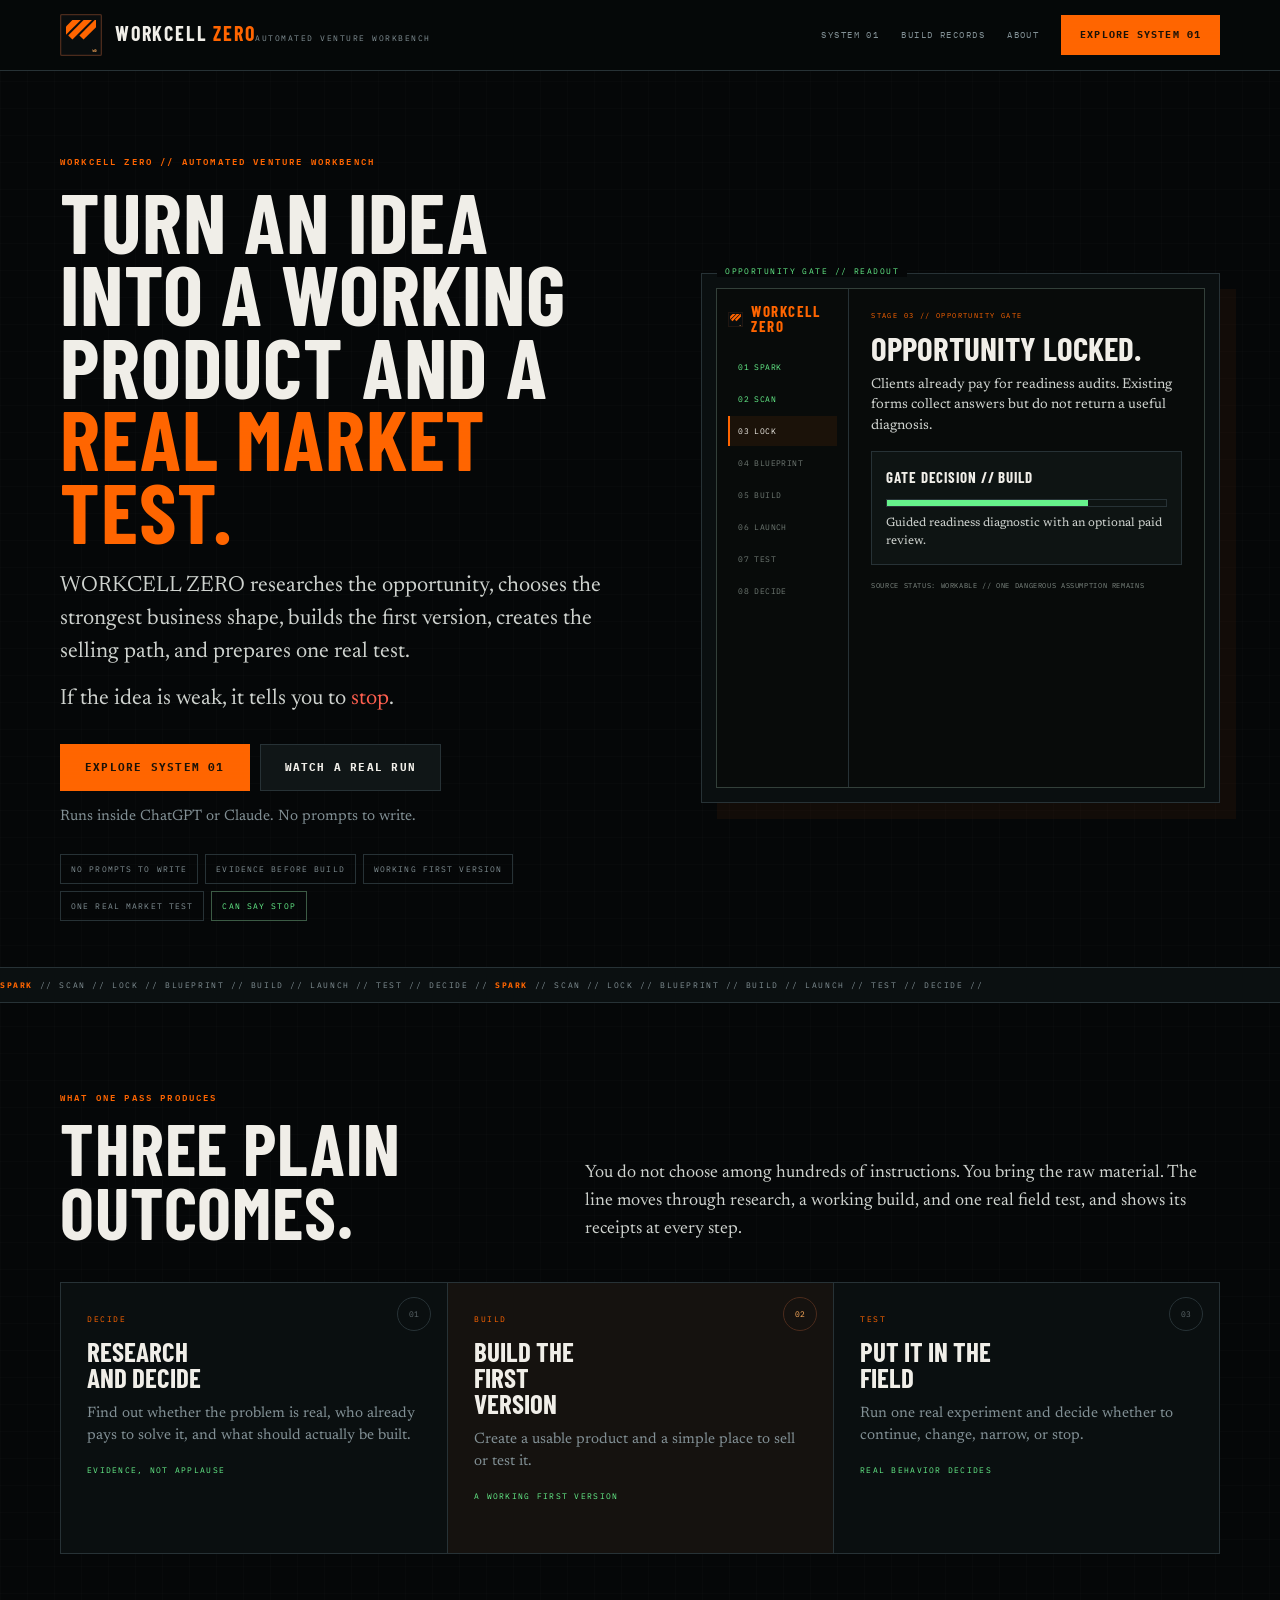
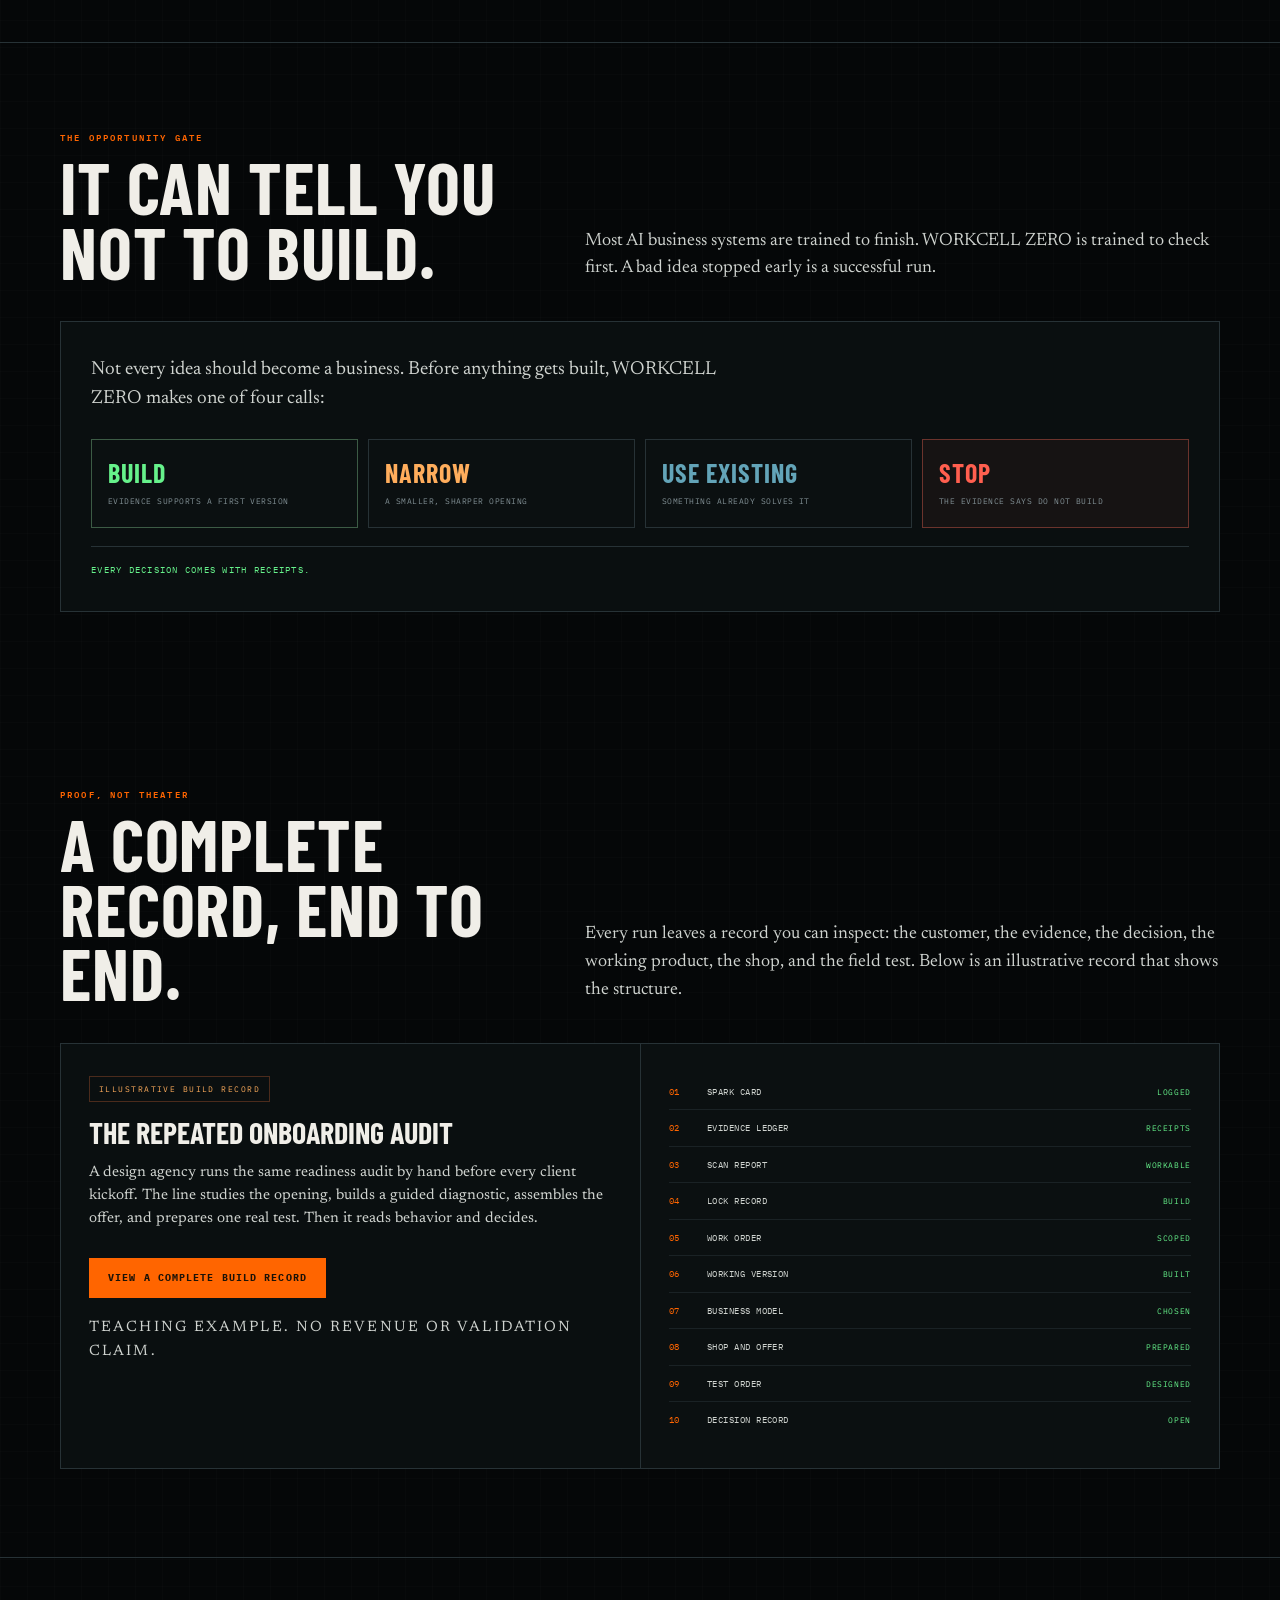
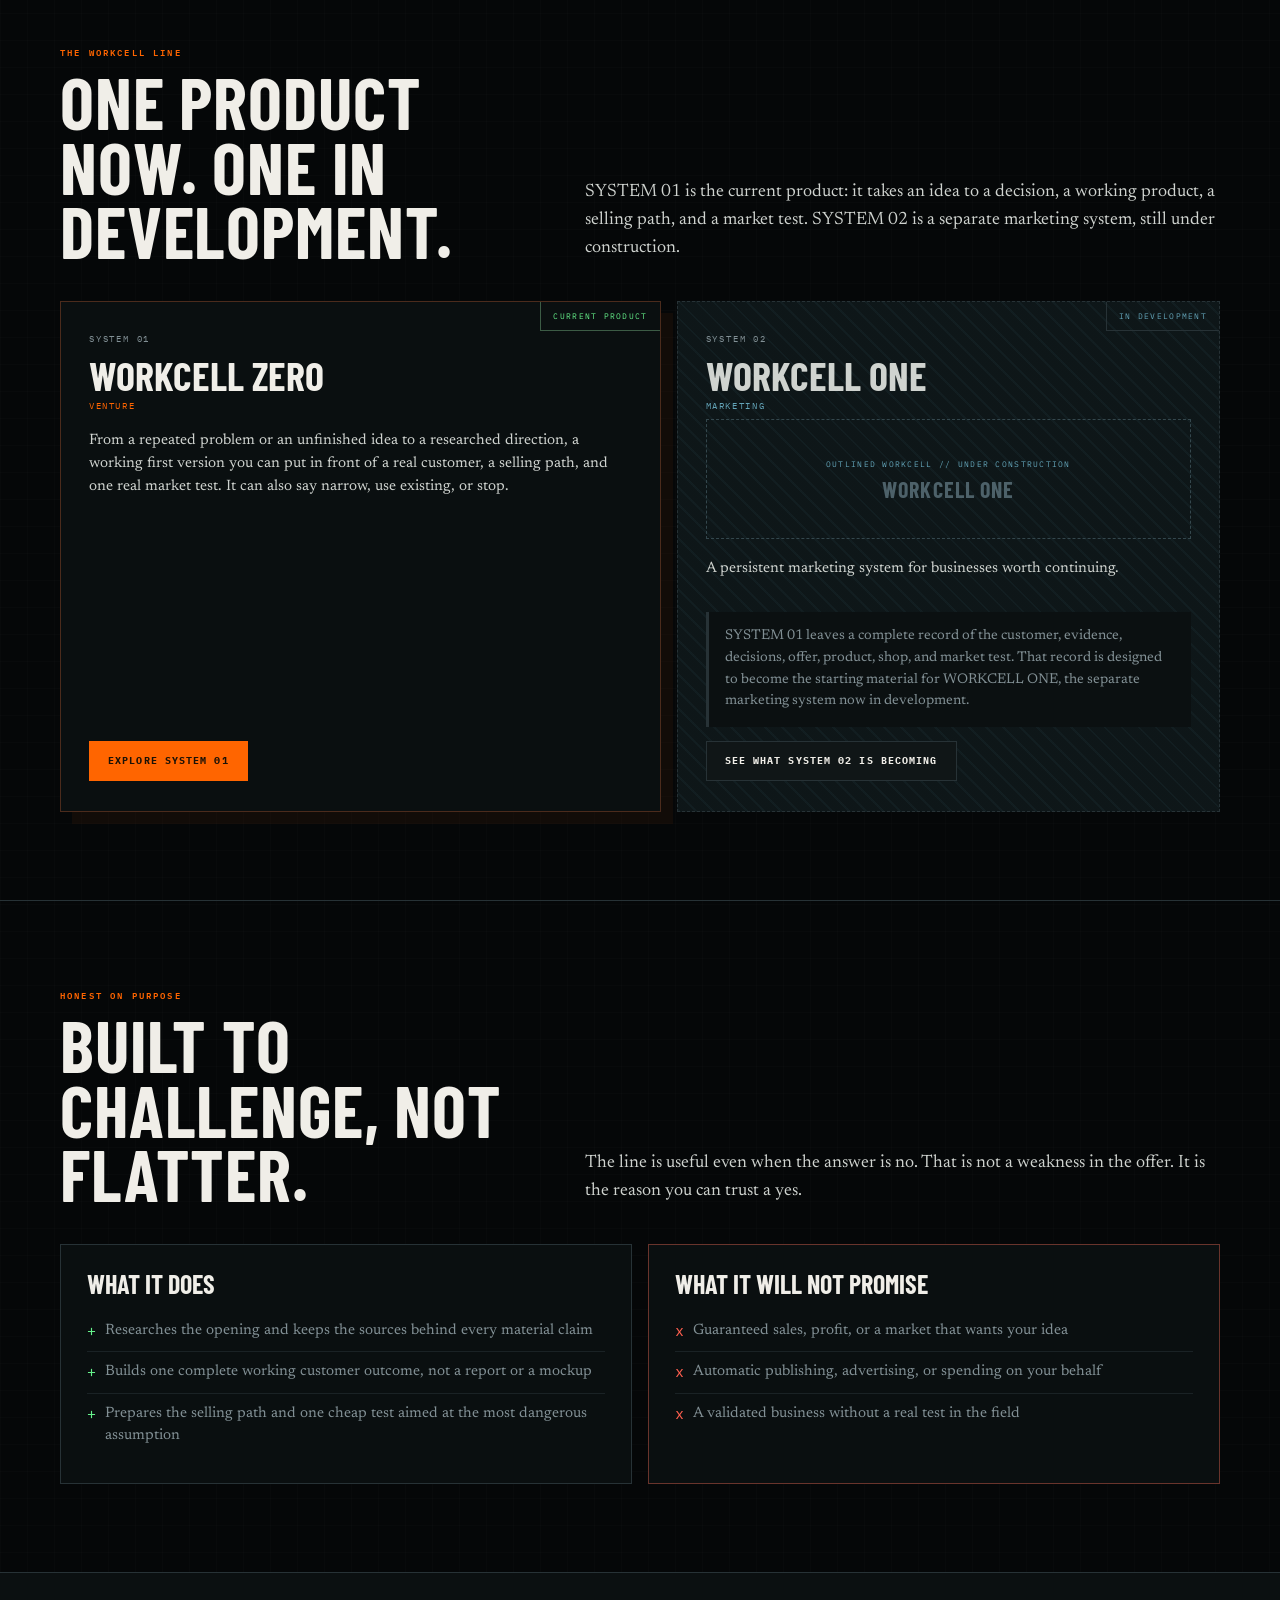
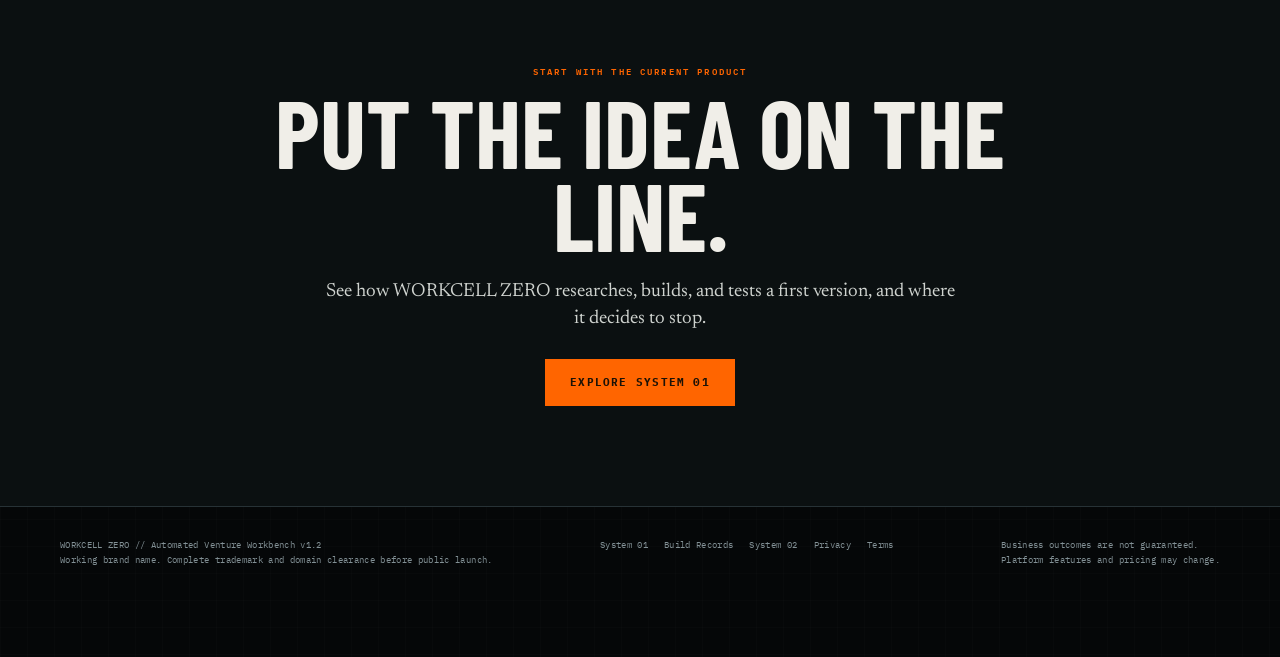
==== index.html @ b7ca4ccd "WORKCELL ZERO website: brand homepage + product pages Restructure into a simple brand homepage plus " ====
<!doctype html>
<html lang="en">
<head>
<meta charset="utf-8">
<meta name="viewport" content="width=device-width,initial-scale=1">
<title>WORKCELL ZERO // Turn an idea into a working product and a real test</title>
<meta name="description" content="WORKCELL ZERO takes an idea or a repeated problem and turns it into a researched business direction, a working first product, a selling path, and one real market test. If the idea is weak, it tells you to stop.">
<link rel="canonical" href="index.html">
<meta property="og:type" content="website">
<meta property="og:title" content="WORKCELL ZERO // Turn an idea into a working product and a real test">
<meta property="og:description" content="Research and decide, build the first version, and put it in the field. WORKCELL ZERO can also tell you not to build.">
<meta property="og:image" content="assets/og-placeholder.svg">
<meta name="twitter:card" content="summary_large_image">
<link rel="icon" href="assets/favicon.svg" type="image/svg+xml">
<link rel="icon" href="assets/favicon.png" sizes="128x128">
<link rel="stylesheet" href="assets/fonts.css">
<link rel="stylesheet" href="assets/css/site.css">
<script src="config.js"></script>
<script src="preview-config.js"></script>
</head>
<body>
<a class="skip" href="#main">Skip to content</a>

<header class="top">
  <div class="wrap top-in">
    <a class="brand" href="index.html" aria-label="WORKCELL ZERO home">
      <img class="mark" src="assets/workcell-zero-mark.svg" alt="" width="42" height="42">
      <span><span class="b1">WORKCELL <em>ZERO</em></span><span class="b2">Automated Venture Workbench</span></span>
    </a>
    <button class="navtoggle" aria-expanded="false" aria-controls="nav">Menu</button>
    <nav class="nav" id="nav" aria-label="Primary">
      <a class="link" href="system-01.html">System 01</a>
      <a class="link" href="build-records.html">Build Records</a>
      <a class="link" href="#about">About</a>
      <a class="btn hot" href="system-01.html">Explore System 01</a>
    </nav>
  </div>
</header>

<main id="main">

  <!-- 1. HERO -->
  <section class="wrap hero">
    <div class="hero-grid">
      <div>
        <div class="eyebrow">WORKCELL ZERO // Automated Venture Workbench</div>
        <h1>Turn an idea into a working product and a <span>real market test.</span></h1>
        <p class="lede">WORKCELL ZERO researches the opportunity, chooses the strongest business shape, builds the first version, creates the selling path, and prepares one real test.</p>
        <p class="lede" style="margin-top:14px">If the idea is weak, it tells you to <span class="stop">stop</span>.</p>
        <div class="actions">
          <a class="btn hot large" href="system-01.html">Explore System 01</a>
          <a class="btn large" href="system-01.html#demonstration">Watch a real run</a>
        </div>
        <p class="subline">Runs inside ChatGPT or Claude. No prompts to write.</p>
        <div class="chips">
          <span>No prompts to write</span>
          <span>Evidence before build</span>
          <span>Working first version</span>
          <span>One real market test</span>
          <span class="ok">Can say stop</span>
        </div>
      </div>
      <div class="readout" data-tag="OPPORTUNITY GATE // READOUT">
        <div class="screen">
          <div class="screen-rail">
            <div class="screen-logo"><img class="screen-mark" src="assets/workcell-zero-mark.svg" alt="" width="15" height="15">WORKCELL ZERO</div>
            <div class="mini-step done">01 SPARK</div>
            <div class="mini-step done">02 SCAN</div>
            <div class="mini-step live">03 LOCK</div>
            <div class="mini-step">04 BLUEPRINT</div>
            <div class="mini-step">05 BUILD</div>
            <div class="mini-step">06 LAUNCH</div>
            <div class="mini-step">07 TEST</div>
            <div class="mini-step">08 DECIDE</div>
          </div>
          <div class="screen-main">
            <div class="screen-tag">STAGE 03 // OPPORTUNITY GATE</div>
            <h3>Opportunity locked.</h3>
            <p>Clients already pay for readiness audits. Existing forms collect answers but do not return a useful diagnosis.</p>
            <div class="screen-card">
              <strong>Gate decision // BUILD</strong>
              <div class="signal" aria-hidden="true"></div>
              <p style="font-size:12px">Guided readiness diagnostic with an optional paid review.</p>
            </div>
            <div class="screen-foot">Source status: workable // one dangerous assumption remains</div>
          </div>
        </div>
      </div>
    </div>
  </section>

  <div class="rail" aria-hidden="true"><div class="rail-track">
    <b>SPARK</b> // SCAN // LOCK // BLUEPRINT // BUILD // LAUNCH // TEST // DECIDE //
    <b>SPARK</b> // SCAN // LOCK // BLUEPRINT // BUILD // LAUNCH // TEST // DECIDE //
  </div></div>

  <!-- 2. THREE OUTCOMES: DECIDE, BUILD, TEST -->
  <section class="wrap section">
    <div class="section-head">
      <div>
        <div class="eyebrow">What one pass produces</div>
        <h2>Three plain outcomes.</h2>
      </div>
      <div class="section-copy">You do not choose among hundreds of instructions. You bring the raw material. The line moves through research, a working build, and one real field test, and shows its receipts at every step.</div>
    </div>
    <div class="outcomes">
      <article class="outcome">
        <span class="stamp">01</span>
        <div class="step">Decide</div>
        <h3>Research and decide</h3>
        <p>Find out whether the problem is real, who already pays to solve it, and what should actually be built.</p>
        <span class="verb">Evidence, not applause</span>
      </article>
      <article class="outcome accent">
        <span class="stamp">02</span>
        <div class="step">Build</div>
        <h3>Build the first version</h3>
        <p>Create a usable product and a simple place to sell or test it.</p>
        <span class="verb">A working first version</span>
      </article>
      <article class="outcome">
        <span class="stamp">03</span>
        <div class="step">Test</div>
        <h3>Put it in the field</h3>
        <p>Run one real experiment and decide whether to continue, change, narrow, or stop.</p>
        <span class="verb">Real behavior decides</span>
      </article>
    </div>
  </section>

  <hr class="divline">

  <!-- 3. OPPORTUNITY GATE -->
  <section class="wrap section">
    <div class="section-head">
      <div>
        <div class="eyebrow">The opportunity gate</div>
        <h2>It can tell you not to build.</h2>
      </div>
      <div class="section-copy">Most AI business systems are trained to finish. WORKCELL ZERO is trained to check first. A bad idea stopped early is a successful run.</div>
    </div>
    <div class="gate">
      <p class="lead">Not every idea should become a business. Before anything gets built, WORKCELL ZERO makes one of four calls:</p>
      <div class="gate-row">
        <div class="gate-cell build"><div class="g">Build</div><small>Evidence supports a first version</small></div>
        <div class="gate-cell narrow"><div class="g">Narrow</div><small>A smaller, sharper opening</small></div>
        <div class="gate-cell use"><div class="g">Use Existing</div><small>Something already solves it</small></div>
        <div class="gate-cell stop"><div class="g">Stop</div><small>The evidence says do not build</small></div>
      </div>
      <div class="receipts-note">Every decision comes with receipts.</div>
    </div>
  </section>

  <!-- 4. ONE PROOF PREVIEW -->
  <section class="wrap section">
    <div class="section-head">
      <div>
        <div class="eyebrow">Proof, not theater</div>
        <h2>A complete record, end to end.</h2>
      </div>
      <div class="section-copy">Every run leaves a record you can inspect: the customer, the evidence, the decision, the working product, the shop, and the field test. Below is an illustrative record that shows the structure.</div>
    </div>
    <div class="proof">
      <div class="proof-side">
        <span class="tape">Illustrative Build Record</span>
        <h3>The repeated onboarding audit</h3>
        <p>A design agency runs the same readiness audit by hand before every client kickoff. The line studies the opening, builds a guided diagnostic, assembles the offer, and prepares one real test. Then it reads behavior and decides.</p>
        <div class="actions">
          <a class="btn hot" href="build-records.html">View a complete Build Record</a>
        </div>
        <p class="illus">Teaching example. No revenue or validation claim.</p>
      </div>
      <div class="proof-side right">
        <ul class="recordline">
          <li><span class="rc">01</span><span class="rl">Spark Card</span><span class="rv">logged</span></li>
          <li><span class="rc">02</span><span class="rl">Evidence Ledger</span><span class="rv">receipts</span></li>
          <li><span class="rc">03</span><span class="rl">Scan Report</span><span class="rv">workable</span></li>
          <li><span class="rc">04</span><span class="rl">Lock Record</span><span class="rv">build</span></li>
          <li><span class="rc">05</span><span class="rl">Work Order</span><span class="rv">scoped</span></li>
          <li><span class="rc">06</span><span class="rl">Working Version</span><span class="rv">built</span></li>
          <li><span class="rc">07</span><span class="rl">Business Model</span><span class="rv">chosen</span></li>
          <li><span class="rc">08</span><span class="rl">Shop and Offer</span><span class="rv">prepared</span></li>
          <li><span class="rc">09</span><span class="rl">Test Order</span><span class="rv">designed</span></li>
          <li><span class="rc">10</span><span class="rl">Decision Record</span><span class="rv">open</span></li>
        </ul>
      </div>
    </div>
  </section>

  <hr class="divline">

  <!-- 5. WORKCELL PRODUCT LINE -->
  <section class="wrap section" id="line">
    <div class="section-head">
      <div>
        <div class="eyebrow">The WORKCELL line</div>
        <h2>One product now. One in development.</h2>
      </div>
      <div class="section-copy">SYSTEM 01 is the current product: it takes an idea to a decision, a working product, a selling path, and a market test. SYSTEM 02 is a separate marketing system, still under construction.</div>
    </div>
    <div class="line-grid">
      <article class="plate active">
        <div class="status">Current product</div>
        <div class="sysno">System 01</div>
        <h3>WORKCELL ZERO</h3>
        <div class="role">Venture</div>
        <p>From a repeated problem or an unfinished idea to a researched direction, a working first version you can put in front of a real customer, a selling path, and one real market test. It can also say narrow, use existing, or stop.</p>
        <div class="foot">
          <a class="btn hot" href="system-01.html">Explore System 01</a>
        </div>
      </article>
      <article class="plate blueprint">
        <div class="status">In development</div>
        <div class="sysno">System 02</div>
        <h3>WORKCELL ONE</h3>
        <div class="role">Marketing</div>
        <div class="blueprint-frame" aria-hidden="true">
          <div class="grid-note">Outlined workcell // under construction</div>
          <div class="outline">WORKCELL ONE</div>
        </div>
        <p>A persistent marketing system for businesses worth continuing.</p>
        <div class="continuity">SYSTEM 01 leaves a complete record of the customer, evidence, decisions, offer, product, shop, and market test. That record is designed to become the starting material for WORKCELL ONE, the separate marketing system now in development.</div>
        <div class="foot">
          <a class="btn" href="system-02.html">See what System 02 is becoming</a>
        </div>
      </article>
    </div>
  </section>

  <hr class="divline">

  <!-- 6. SHORT TRUST BLOCK -->
  <section class="wrap section" id="about">
    <div class="section-head">
      <div>
        <div class="eyebrow">Honest on purpose</div>
        <h2>Built to challenge, not flatter.</h2>
      </div>
      <div class="section-copy">The line is useful even when the answer is no. That is not a weakness in the offer. It is the reason you can trust a yes.</div>
    </div>
    <div class="trust">
      <div class="trust-panel">
        <h3>What it does</h3>
        <ul>
          <li>Researches the opening and keeps the sources behind every material claim</li>
          <li>Builds one complete working customer outcome, not a report or a mockup</li>
          <li>Prepares the selling path and one cheap test aimed at the most dangerous assumption</li>
        </ul>
      </div>
      <div class="trust-panel red">
        <h3>What it will not promise</h3>
        <ul>
          <li>Guaranteed sales, profit, or a market that wants your idea</li>
          <li>Automatic publishing, advertising, or spending on your behalf</li>
          <li>A validated business without a real test in the field</li>
        </ul>
      </div>
    </div>
  </section>

</main>

<!-- 7. FINAL ACTION -->
<section class="final">
  <div class="wrap">
    <div class="eyebrow">Start with the current product</div>
    <h2>Put the idea on the line.</h2>
    <p>See how WORKCELL ZERO researches, builds, and tests a first version, and where it decides to stop.</p>
    <a class="btn hot large" href="system-01.html">Explore System 01</a>
  </div>
</section>

<footer class="footer">
  <div class="wrap footer-row">
    <div>WORKCELL ZERO // Automated Venture Workbench <span class="js-version">v1.2</span><br>Working brand name. Complete trademark and domain clearance before public launch.</div>
    <div class="fnav">
      <a href="system-01.html">System 01</a>
      <a href="build-records.html">Build Records</a>
      <a href="system-02.html">System 02</a>
      <a href="privacy.html">Privacy</a>
      <a href="terms.html">Terms</a>
    </div>
    <div>Business outcomes are not guaranteed.<br>Platform features and pricing may change.</div>
  </div>
</footer>

<script src="assets/js/site.js" defer></script>
</body>
</html>
---- assets/fonts.css ----
/* WORKCELL local brand fonts. Latin subset. Self hosted, no remote requests. */
@font-face{font-family:'Barlow Condensed';font-style:normal;font-weight:600;font-display:swap;src:url('fonts/barlow-condensed-600.woff2') format('woff2');unicode-range:U+0000-00FF,U+0131,U+0152-0153,U+02BB-02BC,U+02C6,U+02DA,U+02DC,U+0304,U+0308,U+0329,U+2000-206F,U+20AC,U+2122,U+2191,U+2193,U+2212,U+2215,U+FEFF,U+FFFD;}
@font-face{font-family:'Barlow Condensed';font-style:normal;font-weight:700;font-display:swap;src:url('fonts/barlow-condensed-700.woff2') format('woff2');unicode-range:U+0000-00FF,U+0131,U+0152-0153,U+02BB-02BC,U+02C6,U+02DA,U+02DC,U+0304,U+0308,U+0329,U+2000-206F,U+20AC,U+2122,U+2191,U+2193,U+2212,U+2215,U+FEFF,U+FFFD;}
@font-face{font-family:'IBM Plex Mono';font-style:normal;font-weight:400;font-display:swap;src:url('fonts/ibm-plex-mono-400.woff2') format('woff2');unicode-range:U+0000-00FF,U+0131,U+0152-0153,U+02BB-02BC,U+02C6,U+02DA,U+02DC,U+0304,U+0308,U+0329,U+2000-206F,U+20AC,U+2122,U+2191,U+2193,U+2212,U+2215,U+FEFF,U+FFFD;}
@font-face{font-family:'IBM Plex Mono';font-style:normal;font-weight:500;font-display:swap;src:url('fonts/ibm-plex-mono-500.woff2') format('woff2');unicode-range:U+0000-00FF,U+0131,U+0152-0153,U+02BB-02BC,U+02C6,U+02DA,U+02DC,U+0304,U+0308,U+0329,U+2000-206F,U+20AC,U+2122,U+2191,U+2193,U+2212,U+2215,U+FEFF,U+FFFD;}
@font-face{font-family:'IBM Plex Mono';font-style:normal;font-weight:600;font-display:swap;src:url('fonts/ibm-plex-mono-600.woff2') format('woff2');unicode-range:U+0000-00FF,U+0131,U+0152-0153,U+02BB-02BC,U+02C6,U+02DA,U+02DC,U+0304,U+0308,U+0329,U+2000-206F,U+20AC,U+2122,U+2191,U+2193,U+2212,U+2215,U+FEFF,U+FFFD;}
@font-face{font-family:'IBM Plex Mono';font-style:normal;font-weight:700;font-display:swap;src:url('fonts/ibm-plex-mono-700.woff2') format('woff2');unicode-range:U+0000-00FF,U+0131,U+0152-0153,U+02BB-02BC,U+02C6,U+02DA,U+02DC,U+0304,U+0308,U+0329,U+2000-206F,U+20AC,U+2122,U+2191,U+2193,U+2212,U+2215,U+FEFF,U+FFFD;}
@font-face{font-family:'Newsreader';font-style:normal;font-weight:400;font-display:swap;src:url('fonts/newsreader-400.woff2') format('woff2');unicode-range:U+0000-00FF,U+0131,U+0152-0153,U+02BB-02BC,U+02C6,U+02DA,U+02DC,U+0304,U+0308,U+0329,U+2000-206F,U+20AC,U+2122,U+2191,U+2193,U+2212,U+2215,U+FEFF,U+FFFD;}
@font-face{font-family:'Newsreader';font-style:normal;font-weight:600;font-display:swap;src:url('fonts/newsreader-600.woff2') format('woff2');unicode-range:U+0000-00FF,U+0131,U+0152-0153,U+02BB-02BC,U+02C6,U+02DA,U+02DC,U+0304,U+0308,U+0329,U+2000-206F,U+20AC,U+2122,U+2191,U+2193,U+2212,U+2215,U+FEFF,U+FFFD;}
---- assets/css/site.css ----
/* ============================================================================
   WORKCELL ZERO // shared site stylesheet
   Industrial venture workbench identity. Void black, signal orange, phosphor
   green, stop red, paper white. Serif headlines, compressed utility labels,
   work orders, inspection marks, production rails, diagnostic readouts.
   ============================================================================ */

:root{
  --void:#050708;
  --coal:#0b1011;
  --panel:#101617;
  --panel2:#0a0f10;
  --line:#273236;
  --line2:#1a2225;
  --ink:#f0eee8;
  --paper:#cfd3cf;
  --muted:#829095;
  --faint:#5c676a;
  --amber:#ff6500;
  --amber2:#ffad5c;
  --green:#66f28b;
  --red:#ff5f4f;
  --blue:#63a4b8;
  --edge:#4b2b1c;
  --max:1160px;
  --gut:36px;
}

*{box-sizing:border-box}
html{scroll-behavior:smooth;background:var(--void);-webkit-text-size-adjust:100%}
body{
  margin:0;
  overflow-x:hidden;
  color:var(--ink);
  font-family:'IBM Plex Mono',ui-monospace,SFMono-Regular,Menlo,monospace;
  background-color:var(--void);
  background-image:
    linear-gradient(rgba(255,255,255,.012) 1px,transparent 1px),
    linear-gradient(90deg,rgba(255,255,255,.012) 1px,transparent 1px);
  background-size:27px 27px,27px 27px;
  line-height:1.5;
}
/* faint horizontal scanline plate, part of the tactile surface */
body::before{
  content:"";position:fixed;inset:0;pointer-events:none;z-index:200;
  background:repeating-linear-gradient(0deg,rgba(255,255,255,.014),rgba(255,255,255,.014) 1px,transparent 1px,transparent 4px);
  opacity:.20;
}

a{color:inherit;text-decoration:none}
button{font:inherit;cursor:pointer;color:inherit}
img,svg{max-width:100%}
h1,h2,h3,h4{margin:0}
p{margin:0}
ul{margin:0}

.wrap{width:min(var(--max),calc(100% - var(--gut)));margin-inline:auto}

/* ---- Typography roles ------------------------------------------------- */
.display{font-family:'Barlow Condensed','Arial Narrow',sans-serif;text-transform:uppercase;letter-spacing:.012em;line-height:.9;font-weight:700}
.util{font-family:'IBM Plex Mono',monospace;text-transform:uppercase;letter-spacing:.16em}
.editorial{font-family:'Newsreader',Georgia,serif}

.eyebrow{color:var(--amber);font-size:9px;letter-spacing:.24em;text-transform:uppercase;font-weight:600}
.kicker{color:var(--green);font-size:9px;letter-spacing:.2em;text-transform:uppercase}

/* ---- Accessibility ---------------------------------------------------- */
:focus-visible{outline:2px solid var(--amber);outline-offset:2px}
.skip{position:absolute;left:-9999px;top:0;z-index:300;background:var(--amber);color:#160d05;padding:10px 16px;font-size:11px;letter-spacing:.1em;text-transform:uppercase;font-weight:700}
.skip:focus{left:12px;top:12px}
.sr-only{position:absolute;width:1px;height:1px;padding:0;margin:-1px;overflow:hidden;clip:rect(0,0,0,0);white-space:nowrap;border:0}

/* ---- Buttons ---------------------------------------------------------- */
.btn{
  display:inline-flex;align-items:center;justify-content:center;gap:10px;
  border:1px solid var(--line);background:var(--panel);color:var(--ink);
  padding:14px 18px;text-transform:uppercase;letter-spacing:.11em;
  font-size:10px;font-weight:700;line-height:1;transition:border-color .12s,color .12s,background .12s}
.btn:hover{border-color:var(--amber);color:var(--amber2)}
.btn.hot{background:var(--amber);border-color:var(--amber);color:#1b1207}
.btn.hot:hover{background:var(--amber2);border-color:var(--amber2);color:#1b1207}
.btn.large{padding:17px 24px;font-size:11px}
.btn.block{width:100%}
.btn .tick{opacity:.7;border-left:1px solid currentColor;padding-left:10px}
.btn.is-disabled{cursor:not-allowed;opacity:1;border-style:dashed;border-color:var(--faint);background:var(--panel2);color:var(--muted)}
.btn.is-disabled:hover{border-color:var(--faint);color:var(--muted)}

/* ---- Top bar / navigation -------------------------------------------- */
.top{position:sticky;top:0;z-index:80;border-bottom:1px solid var(--line);background:rgba(6,9,9,.94);backdrop-filter:blur(8px)}
.top-in{display:flex;align-items:center;justify-content:space-between;height:70px}
.brand{display:flex;align-items:center;gap:13px}
.brand .mark{width:42px;height:42px;flex:0 0 42px;display:block}
.brand .b1{font:700 20px/1 'Barlow Condensed','Arial Narrow',sans-serif;letter-spacing:.09em}
.brand .b1 em{font-style:normal;color:var(--amber)}
.brand .b2{font-size:7.5px;color:var(--muted);letter-spacing:.2em;margin-top:3px;text-transform:uppercase}
.nav{display:flex;align-items:center;gap:22px}
.nav a.link{font-size:9px;letter-spacing:.16em;text-transform:uppercase;color:var(--muted)}
.nav a.link:hover,.nav a.link[aria-current="page"]{color:var(--amber2)}
.nav a.link[aria-current="page"]{color:var(--ink)}
.navtoggle{display:none;border:1px solid var(--line);background:var(--panel);padding:9px 11px;font-size:9px;letter-spacing:.14em;text-transform:uppercase}

/* ---- Production rail ticker ------------------------------------------- */
.rail{border-top:1px solid var(--line);border-bottom:1px solid var(--line);background:var(--coal);overflow:hidden}
.rail-track{white-space:nowrap;padding:11px 0;color:var(--muted);font-size:8px;letter-spacing:.2em;animation:marquee 30s linear infinite;text-transform:uppercase}
.rail-track b{color:var(--amber)}
@keyframes marquee{to{transform:translateX(-50%)}}

/* ---- Section scaffolding --------------------------------------------- */
.section{padding:88px 0}
.section.tight{padding:60px 0}
.section-head{display:grid;grid-template-columns:.85fr 1.15fr;gap:56px;align-items:end;margin-bottom:38px}
.section-head h2{font-family:'Barlow Condensed','Arial Narrow',sans-serif;text-transform:uppercase;letter-spacing:.012em;line-height:.9;font-weight:700;font-size:clamp(42px,5.6vw,72px);margin-top:10px;overflow-wrap:anywhere}
.section-copy{font-family:'Newsreader',Georgia,serif;font-size:18px;line-height:1.55;color:var(--paper)}
.section-copy b{color:var(--ink);font-weight:600}
.divline{height:1px;background:var(--line);border:0;margin:0}

/* ---- Hero ------------------------------------------------------------- */
.hero{padding:84px 0 46px}
.hero-grid{display:grid;grid-template-columns:minmax(0,1.06fr) minmax(340px,.94fr);gap:56px;align-items:center}
.hero h1{font-family:'Barlow Condensed','Arial Narrow',sans-serif;text-transform:uppercase;font-weight:700;letter-spacing:.01em;font-size:clamp(50px,6.6vw,92px);line-height:.86;margin:16px 0 22px}
.hero h1 span{color:var(--amber)}
.lede{font-family:'Newsreader',Georgia,serif;font-size:clamp(18px,2vw,22px);line-height:1.5;color:var(--paper);max-width:620px}
.lede .stop{color:var(--red)}
.actions{display:flex;gap:10px;flex-wrap:wrap;margin-top:28px}
.subline{font-family:'Newsreader',Georgia,serif;font-size:15px;color:var(--muted);margin-top:15px}
.chips{display:flex;gap:7px;flex-wrap:wrap;margin-top:26px}
.chips span{border:1px solid var(--line);padding:8px 10px;font-size:8px;text-transform:uppercase;letter-spacing:.14em;color:var(--muted)}
.chips span.ok{border-color:#3c5b45;color:var(--green)}

/* ---- Diagnostic readout panel (hero right) ---------------------------- */
.readout{border:1px solid var(--line);background:var(--panel2);padding:14px;box-shadow:16px 16px 0 rgba(255,101,0,.05);position:relative}
.readout::before{content:attr(data-tag);position:absolute;left:15px;top:-9px;background:var(--void);padding:0 8px;color:var(--green);font-size:8px;letter-spacing:.18em;text-transform:uppercase}
.screen{border:1px solid #33403a;background:#080b0a;min-height:500px;display:grid;grid-template-columns:132px 1fr}
.screen-rail{border-right:1px solid var(--line);padding:15px 11px}
.screen-logo{display:flex;align-items:center;gap:8px;color:var(--amber);font:700 15px/1 'Barlow Condensed','Arial Narrow',sans-serif;letter-spacing:.1em;margin-bottom:18px}
.screen-mark{width:15px;height:15px;flex:0 0 15px}
.mini-step{border-left:2px solid transparent;padding:9px 8px;margin:2px 0;color:#6f7973;font-size:8px;letter-spacing:.05em}
.mini-step.live{border-left-color:var(--amber);background:rgba(255,101,0,.08);color:var(--ink)}
.mini-step.done{color:var(--green)}
.screen-main{padding:22px}
.screen-tag{font-size:7px;color:var(--amber);letter-spacing:.2em;text-transform:uppercase}
.screen-main h3{font:700 33px/.92 'Barlow Condensed','Arial Narrow',sans-serif;text-transform:uppercase;margin:11px 0 12px}
.screen-main p{font-family:'Newsreader',Georgia,serif;font-size:14px;line-height:1.45;color:var(--paper)}
.screen-card{border:1px solid var(--line);padding:14px;margin-top:15px;background:#0e1413}
.screen-card strong{display:block;font-family:'Barlow Condensed','Arial Narrow',sans-serif;text-transform:uppercase;letter-spacing:.06em;font-size:15px}
.signal{height:8px;border:1px solid var(--line);margin:11px 0 8px;background:linear-gradient(90deg,var(--green) 72%,transparent 72%)}
.screen-foot{font-size:7px;color:#7f8983;margin-top:16px;letter-spacing:.09em;text-transform:uppercase}

/* ---- Outcome rail (three plain-language outcomes, asymmetric) --------- */
.outcomes{display:grid;grid-template-columns:repeat(3,1fr);gap:0;border:1px solid var(--line);background:var(--panel2)}
.outcome{padding:30px 26px;border-left:1px solid var(--line);position:relative;min-height:270px}
.outcome:first-child{border-left:0}
.outcome .stamp{position:absolute;right:16px;top:14px;width:34px;height:34px;border:1px solid var(--line);color:var(--faint);font-size:8px;display:grid;place-items:center;letter-spacing:.06em;border-radius:50%}
.outcome .step{color:var(--amber);font-size:8px;letter-spacing:.2em;text-transform:uppercase}
.outcome h3{font:700 27px/.96 'Barlow Condensed','Arial Narrow',sans-serif;text-transform:uppercase;margin:14px 0 12px;max-width:11ch}
.outcome p{font-family:'Newsreader',Georgia,serif;font-size:15px;line-height:1.5;color:var(--muted)}
.outcome.accent{background:rgba(255,101,0,.045)}
.outcome.accent .stamp{border-color:var(--edge);color:var(--amber2)}
.outcome .verb{display:inline-block;margin-top:16px;font-size:8px;letter-spacing:.16em;color:var(--green);text-transform:uppercase}

/* ---- Opportunity gate ------------------------------------------------- */
.gate{border:1px solid var(--line);background:var(--panel2);padding:34px 30px}
.gate .lead{font-family:'Newsreader',Georgia,serif;font-size:19px;line-height:1.5;color:var(--paper);max-width:640px}
.gate-row{display:grid;grid-template-columns:repeat(4,1fr);gap:10px;margin:26px 0 18px}
.gate-cell{border:1px solid var(--line);padding:20px 16px;background:var(--coal);position:relative}
.gate-cell .g{font:700 26px/1 'Barlow Condensed','Arial Narrow',sans-serif;text-transform:uppercase;letter-spacing:.04em}
.gate-cell small{display:block;margin-top:9px;font-size:8px;letter-spacing:.06em;color:var(--muted);text-transform:uppercase}
.gate-cell.build{border-color:#3c5b45}.gate-cell.build .g{color:var(--green)}
.gate-cell.narrow .g{color:var(--amber2)}
.gate-cell.use .g{color:var(--blue)}
.gate-cell.stop{border-color:#6b332c;background:rgba(255,95,79,.05)}.gate-cell.stop .g{color:var(--red)}
.receipts-note{font-family:'IBM Plex Mono',monospace;font-size:9px;letter-spacing:.14em;text-transform:uppercase;color:var(--green);border-top:1px solid var(--line);padding-top:16px}

/* ---- Proof preview (illustrative build record) ----------------------- */
.proof{display:grid;grid-template-columns:1fr 1fr;gap:0;border:1px solid var(--line);background:var(--panel2)}
.proof-side{padding:30px 28px}
.proof-side.right{border-left:1px solid var(--line);background:var(--coal)}
.tape{display:inline-block;font-size:8px;letter-spacing:.18em;text-transform:uppercase;color:var(--amber2);border:1px solid var(--edge);padding:6px 9px;margin-bottom:16px}
.proof-side h3{font:700 30px/.96 'Barlow Condensed','Arial Narrow',sans-serif;text-transform:uppercase;margin:0 0 14px}
.proof-side p{font-family:'Newsreader',Georgia,serif;font-size:15px;line-height:1.55;color:var(--paper)}
.recordline{list-style:none;padding:0;margin:0}
.recordline li{display:grid;grid-template-columns:26px 1fr auto;gap:12px;padding:11px 0;border-top:1px solid var(--line2);align-items:baseline;font-size:11px}
.recordline li:first-child{border-top:0}
.recordline .rc{color:var(--amber);font-size:9px}
.recordline .rl{color:var(--paper);text-transform:uppercase;letter-spacing:.05em;font-size:9px}
.recordline .rv{color:var(--green);font-size:8px;letter-spacing:.08em;text-transform:uppercase}
.illus{font-size:8px;letter-spacing:.14em;text-transform:uppercase;color:var(--faint);margin-top:18px}

/* ---- Product line ----------------------------------------------------- */
.line-grid{display:grid;grid-template-columns:1.05fr .95fr;gap:16px}
.plate{border:1px solid var(--line);background:var(--panel2);padding:30px 28px;position:relative;display:flex;flex-direction:column}
.plate .status{position:absolute;right:0;top:0;font-size:8px;letter-spacing:.16em;text-transform:uppercase;padding:8px 12px;border-left:1px solid var(--line);border-bottom:1px solid var(--line)}
.plate.active{border-color:var(--edge);box-shadow:12px 12px 0 rgba(255,101,0,.05)}
.plate.active .status{color:var(--green);border-color:#3c5b45}
.plate .sysno{font-size:9px;letter-spacing:.2em;color:var(--muted);text-transform:uppercase}
.plate h3{font:700 40px/.9 'Barlow Condensed','Arial Narrow',sans-serif;text-transform:uppercase;margin:12px 0 6px}
.plate .role{color:var(--amber);font-size:9px;letter-spacing:.18em;text-transform:uppercase}
.plate p{font-family:'Newsreader',Georgia,serif;font-size:15px;line-height:1.55;color:var(--paper);margin:16px 0}
.plate .foot{margin-top:auto;padding-top:14px}

/* Blueprint / under-construction plate for SYSTEM 02 */
.plate.blueprint{
  background:
    linear-gradient(rgba(99,164,184,.05),rgba(99,164,184,.05)),
    repeating-linear-gradient(45deg,rgba(99,164,184,.05) 0 2px,transparent 2px 12px),
    var(--panel2);
  border-color:var(--line);border-style:dashed;
}
.plate.blueprint .status{color:var(--blue);border-color:var(--line)}
.plate.blueprint h3{color:var(--paper)}
.plate.blueprint .role{color:var(--blue)}
.blueprint-frame{border:1px dashed #34474d;padding:16px;margin:6px 0 2px;position:relative;min-height:120px;display:grid;place-content:center;text-align:center}
.blueprint-frame .grid-note{font-size:8px;letter-spacing:.16em;text-transform:uppercase;color:var(--blue)}
.blueprint-frame .outline{font:700 22px/1 'Barlow Condensed','Arial Narrow',sans-serif;text-transform:uppercase;color:#4d6169;letter-spacing:.05em;margin-top:8px}
.continuity{border-left:3px solid var(--line);padding:14px 16px;margin-top:16px;background:var(--coal);font-family:'Newsreader',Georgia,serif;font-size:14px;line-height:1.55;color:var(--muted)}

/* ---- Trust block ------------------------------------------------------ */
.trust{display:grid;grid-template-columns:1fr 1fr;gap:16px}
.trust-panel{border:1px solid var(--line);padding:26px;background:var(--panel2)}
.trust-panel h3{font:700 26px/1 'Barlow Condensed','Arial Narrow',sans-serif;text-transform:uppercase;margin:0 0 14px}
.trust-panel ul{list-style:none;padding:0;margin:0}
.trust-panel li{font-family:'Newsreader',Georgia,serif;font-size:15px;line-height:1.5;color:var(--muted);padding:9px 0;border-top:1px solid var(--line2);padding-left:18px;position:relative}
.trust-panel li:first-child{border-top:0}
.trust-panel li::before{content:"+";position:absolute;left:0;color:var(--green);font-family:'IBM Plex Mono',monospace}
.trust-panel.red{border-color:#69342c}
.trust-panel.red li::before{content:"x";color:var(--red)}

/* ---- Final CTA -------------------------------------------------------- */
.final{padding:92px 0 100px;text-align:center;border-top:1px solid var(--line);background:var(--coal)}
.final h2{font:700 clamp(50px,7.5vw,96px)/.86 'Barlow Condensed','Arial Narrow',sans-serif;text-transform:uppercase;margin:12px auto 22px;max-width:900px}
.final p{font-family:'Newsreader',Georgia,serif;font-size:19px;line-height:1.45;color:var(--paper);max-width:640px;margin:0 auto 26px}

/* ---- Footer ----------------------------------------------------------- */
.footer{border-top:1px solid var(--line);padding:30px 0 90px;color:var(--muted);font-size:8.5px;line-height:1.8}
.footer-row{display:flex;justify-content:space-between;gap:22px;flex-wrap:wrap;letter-spacing:.04em}
.footer a{color:var(--muted)}.footer a:hover{color:var(--amber2)}
.footer .fnav{display:flex;gap:16px;flex-wrap:wrap}

/* ============================================================================
   SYSTEM 01 specific components
   ============================================================================ */

/* Price card (single Operator, founding hypothesis) */
.pricebox{display:grid;grid-template-columns:1.15fr .85fr;gap:16px;align-items:start}
.price-card{border:1px solid var(--amber);background:var(--coal);padding:30px 28px;box-shadow:14px 14px 0 rgba(255,101,0,.06);position:relative}
.price-card .flag{position:absolute;right:0;top:0;color:var(--amber);font-size:8px;letter-spacing:.16em;text-transform:uppercase;padding:8px 12px;border-left:1px solid var(--edge);border-bottom:1px solid var(--edge)}
.price-card h3{font:700 30px/1 'Barlow Condensed','Arial Narrow',sans-serif;text-transform:uppercase;margin:16px 0 4px}
.price-card .hyp{font-size:8px;letter-spacing:.16em;text-transform:uppercase;color:var(--amber2)}
.price-amt{display:flex;align-items:baseline;gap:12px;margin:8px 0 2px}
.price-amt .amt{font:700 66px/1 'Barlow Condensed','Arial Narrow',sans-serif;color:var(--amber2)}
.price-amt .per{font-size:8px;letter-spacing:.12em;text-transform:uppercase;color:var(--muted)}
.price-card ul{list-style:none;padding:0;margin:20px 0}
.price-card li{font-family:'Newsreader',Georgia,serif;font-size:14px;line-height:1.4;color:var(--paper);padding:9px 0;border-top:1px solid var(--line2);padding-left:20px;position:relative}
.price-card li::before{content:"+";position:absolute;left:0;color:var(--green);font-family:'IBM Plex Mono',monospace}
.price-aside{border:1px solid var(--line);background:var(--panel2);padding:24px}
.price-aside h4{font:700 20px/1 'Barlow Condensed','Arial Narrow',sans-serif;text-transform:uppercase;margin:0 0 12px}
.price-aside p{font-family:'Newsreader',Georgia,serif;font-size:14px;line-height:1.5;color:var(--muted);margin:0 0 12px}
.preview-tag{display:inline-flex;align-items:center;gap:8px;font-size:8px;letter-spacing:.16em;text-transform:uppercase;color:var(--muted);border:1px dashed var(--faint);padding:8px 10px;margin-top:6px}
.preview-tag::before{content:"";width:7px;height:7px;background:var(--red);display:inline-block;border-radius:50%}

/* Labeled slots (recording, founder, public record, changelog) */
.slot{border:1px dashed var(--faint);background:var(--panel2);padding:28px;text-align:center;position:relative}
.slot::before{content:attr(data-label);position:absolute;left:16px;top:-9px;background:var(--void);padding:0 8px;color:var(--muted);font-size:8px;letter-spacing:.16em;text-transform:uppercase}
.slot .icon{width:46px;height:46px;border:1px solid var(--line);display:grid;place-items:center;margin:0 auto 14px;color:var(--faint);font-size:10px;letter-spacing:.1em}
.slot h3{font:700 24px/1 'Barlow Condensed','Arial Narrow',sans-serif;text-transform:uppercase;margin:0 0 8px}
.slot p{font-family:'Newsreader',Georgia,serif;font-size:14px;line-height:1.5;color:var(--muted);max-width:520px;margin:0 auto}
.slot .status{display:inline-block;margin-top:14px;font-size:8px;letter-spacing:.16em;text-transform:uppercase;color:var(--amber2);border:1px solid var(--edge);padding:6px 10px}

/* Interactive sample run */
.sample{border:1px solid var(--line);background:var(--coal);display:grid;grid-template-columns:300px 1fr;min-height:540px}
.sample-in{padding:24px;border-right:1px solid var(--line)}
.sample-in label{font-size:8px;letter-spacing:.16em;color:var(--muted);text-transform:uppercase}
.sample-in textarea{width:100%;min-height:132px;margin-top:9px;background:#080b0a;border:1px solid var(--line);color:var(--ink);padding:12px;resize:vertical;line-height:1.5;font-family:'Newsreader',Georgia,serif;font-size:15px}
.presets{display:grid;gap:7px;margin-top:12px}
.presets button{background:transparent;color:var(--muted);border:1px solid var(--line);padding:10px;text-align:left;font-size:8px;letter-spacing:.08em;text-transform:uppercase}
.presets button:hover,.presets button[aria-pressed="true"]{color:var(--amber2);border-color:var(--amber)}
.sample-out{padding:24px}
.stage-tabs{display:flex;gap:5px;flex-wrap:wrap}
.stage-tabs button{background:transparent;border:1px solid var(--line);color:var(--muted);padding:8px 9px;font-size:7px;letter-spacing:.1em}
.stage-tabs button.active{background:var(--amber);border-color:var(--amber);color:#1d1409}
.sample-report{margin-top:20px}
.sample-report .rk{color:var(--green);font-size:8px;letter-spacing:.16em;text-transform:uppercase}
.sample-report h3{font:700 34px/.95 'Barlow Condensed','Arial Narrow',sans-serif;text-transform:uppercase;margin:9px 0 12px}
.sample-report p{font-family:'Newsreader',Georgia,serif;font-size:16px;line-height:1.5;color:var(--paper)}
.receipt{border:1px dashed #4a5850;background:#090c0b;padding:15px;margin-top:15px;color:var(--green);font-size:10px;line-height:1.7;white-space:pre-wrap}
.sample-note{border-left:3px solid var(--amber);padding:10px 13px;background:rgba(255,101,0,.06);font-family:'Newsreader',Georgia,serif;font-size:13px;line-height:1.45;color:var(--muted);margin-top:15px}

/* Production line flow */
.flow{display:grid;grid-template-columns:repeat(4,1fr);gap:10px}
.flow-step{border:1px solid var(--line);padding:18px;min-height:172px;background:var(--panel2)}
.flow-step .n{font-size:8px;color:var(--amber);letter-spacing:.16em}
.flow-step h3{font:700 21px/1 'Barlow Condensed','Arial Narrow',sans-serif;text-transform:uppercase;margin:13px 0 9px}
.flow-step p{font-family:'Newsreader',Georgia,serif;font-size:13.5px;line-height:1.45;color:var(--muted)}
.railline{display:flex;align-items:center;gap:8px;flex-wrap:wrap;margin-bottom:20px;font:700 15px/1 'Barlow Condensed','Arial Narrow',sans-serif;letter-spacing:.06em;text-transform:uppercase;color:var(--muted)}
.railline b{color:var(--amber)}.railline .arw{color:var(--faint)}

/* Accordion (stages + FAQ) */
.acc{border-top:1px solid var(--line)}
details.item{border-bottom:1px solid var(--line)}
details.item>summary{cursor:pointer;padding:18px 0;font-family:'Barlow Condensed','Arial Narrow',sans-serif;font-size:21px;text-transform:uppercase;letter-spacing:.04em;list-style:none;display:flex;justify-content:space-between;gap:20px;align-items:center}
details.item>summary::-webkit-details-marker{display:none}
details.item>summary::after{content:"+";color:var(--amber);font-family:'IBM Plex Mono',monospace}
details.item[open]>summary::after{content:"x"}
.answer{font-family:'Newsreader',Georgia,serif;font-size:15px;line-height:1.55;color:var(--muted);max-width:840px;padding:0 0 22px}
.answer .rc{color:var(--green);font-family:'IBM Plex Mono',monospace;font-size:10px;letter-spacing:.1em;display:block;margin-top:8px;white-space:pre-wrap}

/* Included materials manifest */
.manifest{border:1px solid var(--line);background:var(--panel2)}
.mrow{display:grid;grid-template-columns:50px 1fr auto;gap:14px;padding:16px;border-top:1px solid var(--line);align-items:center}
.mrow:first-child{border-top:0}
.mrow .code{color:var(--amber);font-size:9px}
.mrow strong{font-family:'Barlow Condensed','Arial Narrow',sans-serif;font-size:18px;text-transform:uppercase;letter-spacing:.04em;font-weight:700}
.mrow small{display:block;color:var(--muted);font-family:'Newsreader',Georgia,serif;font-size:13px;line-height:1.4;margin-top:3px}
.mrow .fmt{font-size:7px;color:var(--green);letter-spacing:.12em;text-transform:uppercase}
.job-grid{display:grid;grid-template-columns:repeat(2,1fr);gap:12px;margin-top:14px}
.job{border:1px solid var(--line);padding:20px;background:var(--coal)}
.job h4{font:700 18px/1 'Barlow Condensed','Arial Narrow',sans-serif;text-transform:uppercase;margin:0 0 8px;color:var(--amber2)}
.job p{font-family:'Newsreader',Georgia,serif;font-size:13.5px;line-height:1.45;color:var(--muted);margin:0}

/* Supported builds / limits */
.builds{display:grid;grid-template-columns:1fr 1fr;gap:16px}
.buildcol{border:1px solid var(--line);padding:26px;background:var(--panel2)}
.buildcol.no{border-color:#4a3a30}
.buildcol h3{font:700 22px/1 'Barlow Condensed','Arial Narrow',sans-serif;text-transform:uppercase;margin:0 0 14px}
.buildcol.yes h3{color:var(--green)}.buildcol.no h3{color:var(--amber2)}
.buildcol p{font-family:'Newsreader',Georgia,serif;font-size:15px;line-height:1.55;color:var(--paper);margin:0}

/* Reliability */
.rel{display:grid;grid-template-columns:1fr 1fr;gap:16px}
.rel-panel{border:1px solid var(--line);padding:26px;background:var(--panel2)}
.rel-panel h3{font:700 24px/1 'Barlow Condensed','Arial Narrow',sans-serif;text-transform:uppercase;margin:0 0 14px}
.rel-panel ul{list-style:none;padding:0;margin:0}
.rel-panel li{font-family:'Newsreader',Georgia,serif;font-size:14px;line-height:1.5;color:var(--muted);padding:9px 0;border-top:1px solid var(--line2)}
.rel-panel li:first-child{border-top:0}
.cmd{font-family:'IBM Plex Mono',monospace;color:var(--amber2);font-size:12px;letter-spacing:.04em}

/* Guarantee */
.guar{border:1px solid var(--line);background:var(--panel2);padding:34px 30px;display:grid;grid-template-columns:.7fr 1.3fr;gap:36px;align-items:center}
.guar .mark30{font:700 clamp(64px,10vw,120px)/.82 'Barlow Condensed','Arial Narrow',sans-serif;color:var(--amber);text-transform:uppercase}
.guar .mark30 small{display:block;font-size:12px;letter-spacing:.2em;color:var(--muted);margin-top:6px}
.guar p{font-family:'Newsreader',Georgia,serif;font-size:16px;line-height:1.55;color:var(--paper);margin:0 0 12px}
.guar p.fine{color:var(--muted);font-size:14px;margin-bottom:0}

/* ============================================================================
   Build Records page
   ============================================================================ */
.br-chain{display:grid;grid-template-columns:230px 1fr;gap:0;border:1px solid var(--line);background:var(--coal);min-height:560px}
.br-index{border-right:1px solid var(--line);padding:16px 0}
.br-index button{display:block;width:100%;text-align:left;background:transparent;border:0;border-left:2px solid transparent;padding:11px 18px;color:var(--muted);font-size:9px;letter-spacing:.06em;text-transform:uppercase}
.br-index button .bn{color:var(--faint);margin-right:9px}
.br-index button.active{border-left-color:var(--amber);background:rgba(255,101,0,.06);color:var(--ink)}
.br-index button:hover{color:var(--amber2)}
.br-panel{padding:30px 30px}
.br-panel .rk{color:var(--green);font-size:8px;letter-spacing:.18em;text-transform:uppercase}
.br-panel h3{font:700 36px/.95 'Barlow Condensed','Arial Narrow',sans-serif;text-transform:uppercase;margin:9px 0 6px}
.br-panel .sub{color:var(--amber);font-size:9px;letter-spacing:.14em;text-transform:uppercase;margin-bottom:16px}
.br-panel p{font-family:'Newsreader',Georgia,serif;font-size:16px;line-height:1.55;color:var(--paper);max-width:640px}
.br-card{border:1px dashed #4a5850;background:#090c0b;padding:16px;margin-top:16px;color:var(--green);font-size:11px;line-height:1.75;white-space:pre-wrap}
.br-illus{font-size:8px;letter-spacing:.14em;text-transform:uppercase;color:var(--faint);margin-top:18px}
.slot-grid{display:grid;grid-template-columns:repeat(3,1fr);gap:12px}

/* ============================================================================
   Modal (preview-only notice)
   ============================================================================ */
.modal{position:fixed;inset:0;background:rgba(0,0,0,.82);z-index:120;display:none;place-items:center;padding:20px}
.modal.open{display:grid}
.modal-box{width:min(560px,100%);border:1px solid var(--amber);background:var(--coal);padding:28px}
.modal-box h3{font:700 32px/1 'Barlow Condensed','Arial Narrow',sans-serif;text-transform:uppercase;margin:0 0 12px}
.modal-box p{font-family:'Newsreader',Georgia,serif;font-size:15px;line-height:1.5;color:var(--paper);margin:0 0 10px}
.modal-actions{display:flex;gap:9px;flex-wrap:wrap;margin-top:16px}

/* Sticky mobile CTA (system-01 only) */
.sticky-cta{display:none}

/* ---- Legal / prose pages --------------------------------------------- */
.legal{width:min(760px,calc(100% - var(--gut)));margin-inline:auto;padding:56px 0 90px}
.legal a.back{font-size:9px;letter-spacing:.16em;text-transform:uppercase;color:var(--muted)}
.legal a.back:hover{color:var(--amber2)}
.legal h1{font:700 clamp(40px,7vw,64px)/.9 'Barlow Condensed','Arial Narrow',sans-serif;text-transform:uppercase;margin:22px 0 8px}
.legal h2{font:700 22px/1 'Barlow Condensed','Arial Narrow',sans-serif;text-transform:uppercase;letter-spacing:.04em;margin:32px 0 10px;color:var(--amber2)}
.legal p,.legal li{font-family:'Newsreader',Georgia,serif;font-size:16px;line-height:1.6;color:var(--paper)}
.legal ul{padding-left:20px;margin:10px 0}
.legal .notice{border-left:3px solid var(--amber);background:rgba(255,101,0,.06);padding:14px 16px;font-family:'IBM Plex Mono',monospace;font-size:12px;line-height:1.6;color:var(--muted);letter-spacing:.02em}
.legal .updated{font-size:9px;letter-spacing:.16em;text-transform:uppercase;color:var(--faint);margin-top:6px}
.legal a{color:var(--amber2)}

/* ============================================================================
   Responsive
   ============================================================================ */
@media(max-width:940px){
  .hero-grid{grid-template-columns:1fr;gap:40px}
  .readout{max-width:640px}
  .section-head{grid-template-columns:1fr;gap:16px}
  .outcomes{grid-template-columns:1fr}
  .outcome{border-left:0;border-top:1px solid var(--line);min-height:0}
  .outcome:first-child{border-top:0}
  .proof{grid-template-columns:1fr}
  .proof-side.right{border-left:0;border-top:1px solid var(--line)}
  .line-grid,.pricebox,.trust,.builds,.rel,.guar{grid-template-columns:1fr}
  .gate-row{grid-template-columns:1fr 1fr}
  .flow{grid-template-columns:1fr 1fr}
  .sample{grid-template-columns:1fr}
  .sample-in{border-right:0;border-bottom:1px solid var(--line)}
  .job-grid{grid-template-columns:1fr}
  .guar{gap:16px}
  .br-chain{grid-template-columns:1fr}
  .br-index{border-right:0;border-bottom:1px solid var(--line);display:flex;flex-wrap:wrap;padding:8px}
  .br-index button{width:auto;border-left:0;border-bottom:2px solid transparent;padding:9px 12px}
  .br-index button.active{border-left:0;border-bottom-color:var(--amber)}
  .slot-grid{grid-template-columns:1fr}
}
@media(max-width:680px){
  :root{--gut:24px}
  .nav .link{display:none}
  .navtoggle{display:inline-block}
  .nav.open{position:absolute;top:70px;left:0;right:0;background:var(--coal);border-bottom:1px solid var(--line);flex-direction:column;align-items:stretch;gap:0;padding:6px 0}
  .nav.open .link{display:block;padding:14px 24px;border-top:1px solid var(--line2)}
  .nav.open .btn{margin:10px 24px}
  .top{position:sticky}
  .hero{padding-top:52px}
  .section{padding:60px 0}
  .gate-row{grid-template-columns:1fr}
  .flow{grid-template-columns:1fr}
  .mrow{grid-template-columns:36px 1fr}
  .mrow .fmt{display:none}
  .screen{grid-template-columns:88px 1fr;min-height:460px}
  .screen-rail{padding:11px 7px}.mini-step{font-size:6.5px;padding:8px 4px}
  .actions .btn{width:100%}
  .price-amt .amt{font-size:54px}
  .sticky-cta{display:flex;position:fixed;left:12px;right:12px;bottom:12px;z-index:70;background:var(--amber);color:#1b1207;padding:14px 16px;justify-content:space-between;align-items:center;text-transform:uppercase;font-size:10px;font-weight:700;letter-spacing:.1em;box-shadow:0 8px 30px rgba(0,0,0,.5)}
  .footer{padding-bottom:96px}
}
@media(prefers-reduced-motion:reduce){
  html{scroll-behavior:auto}
  .rail-track{animation:none}
  *{transition:none!important}
}
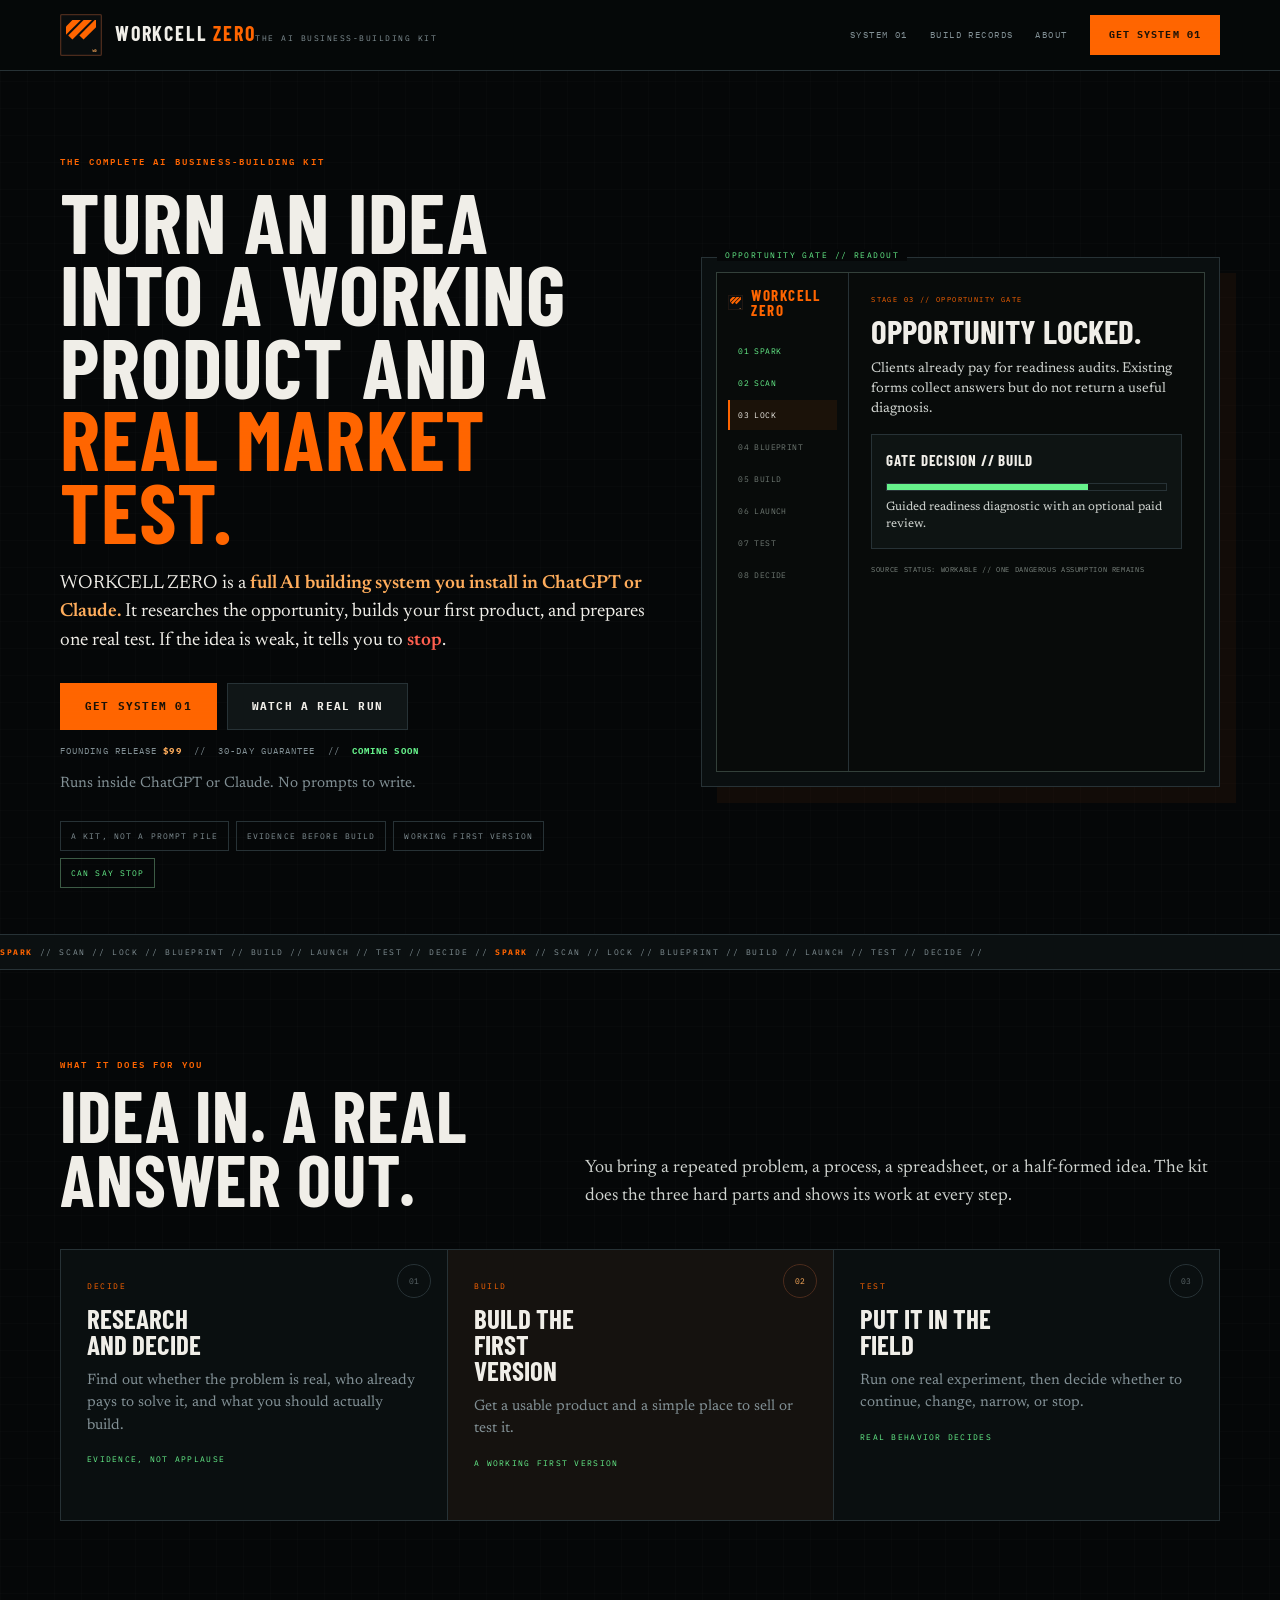
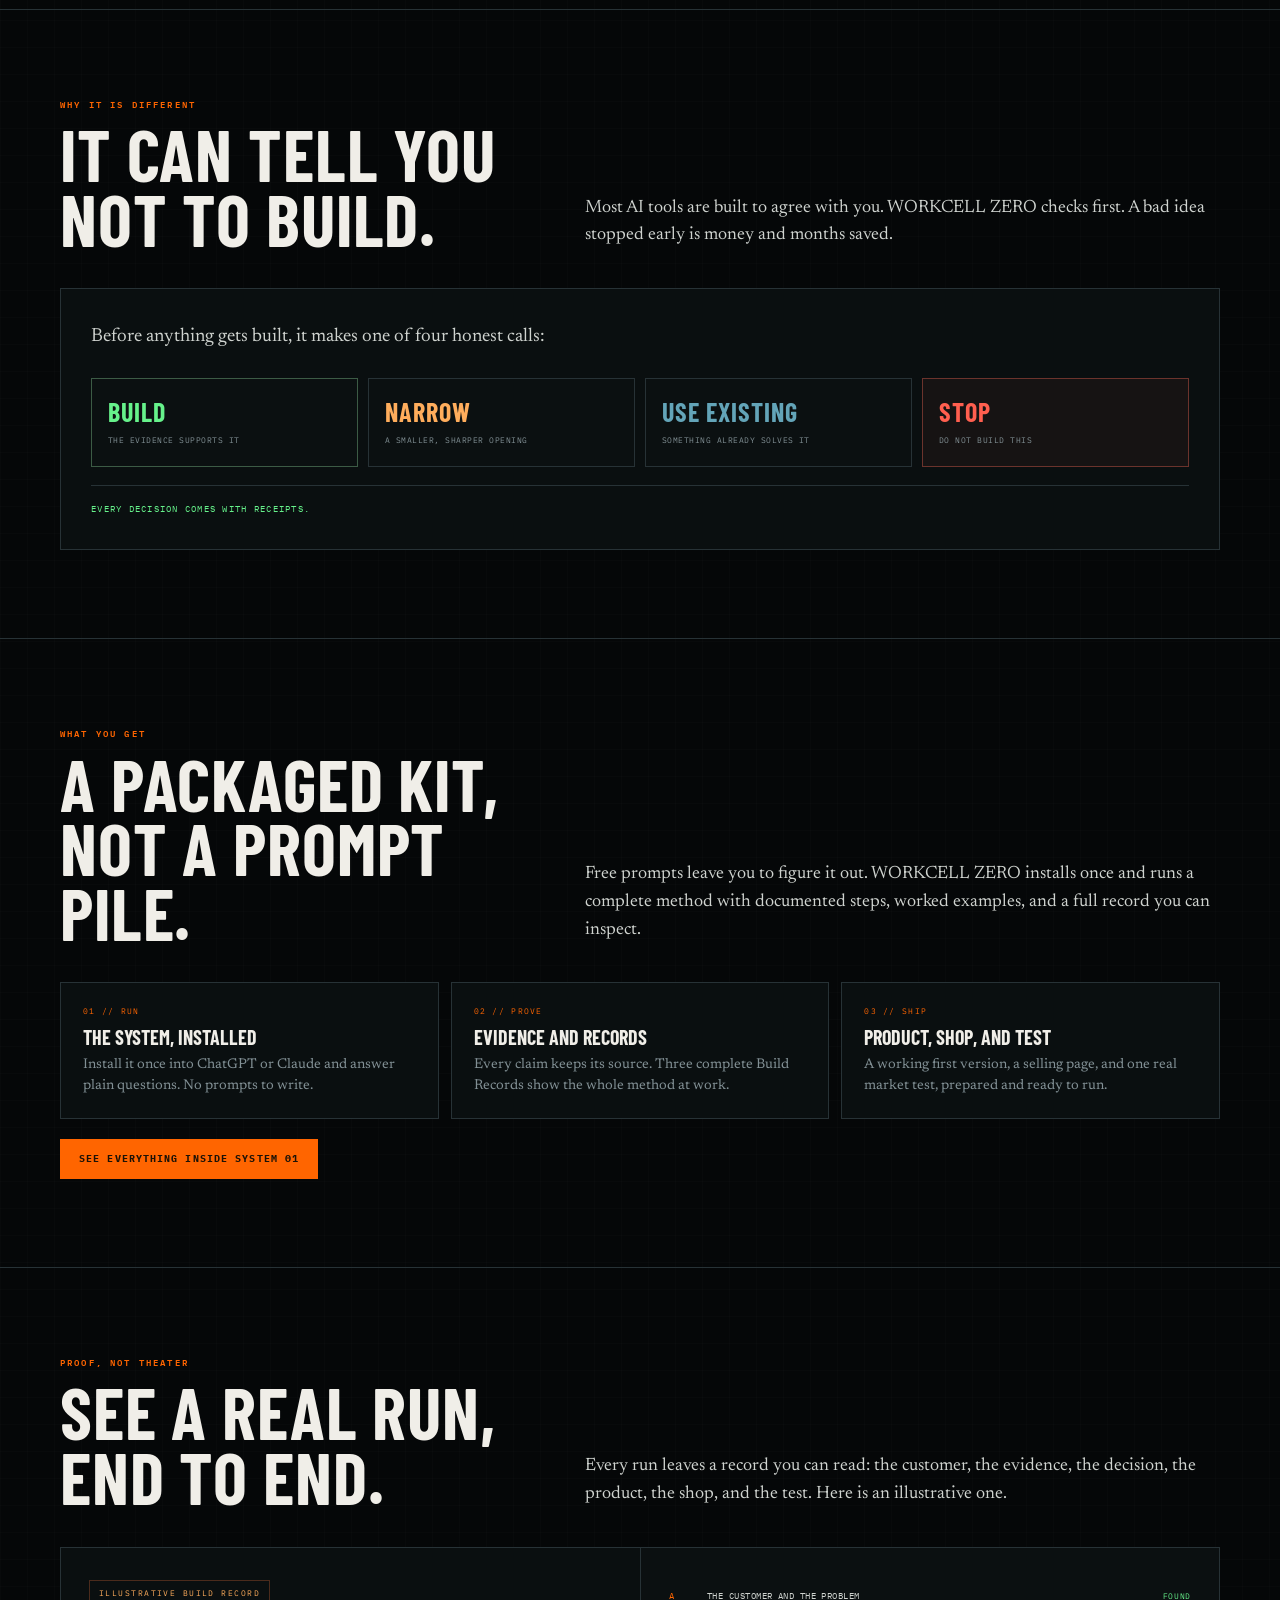
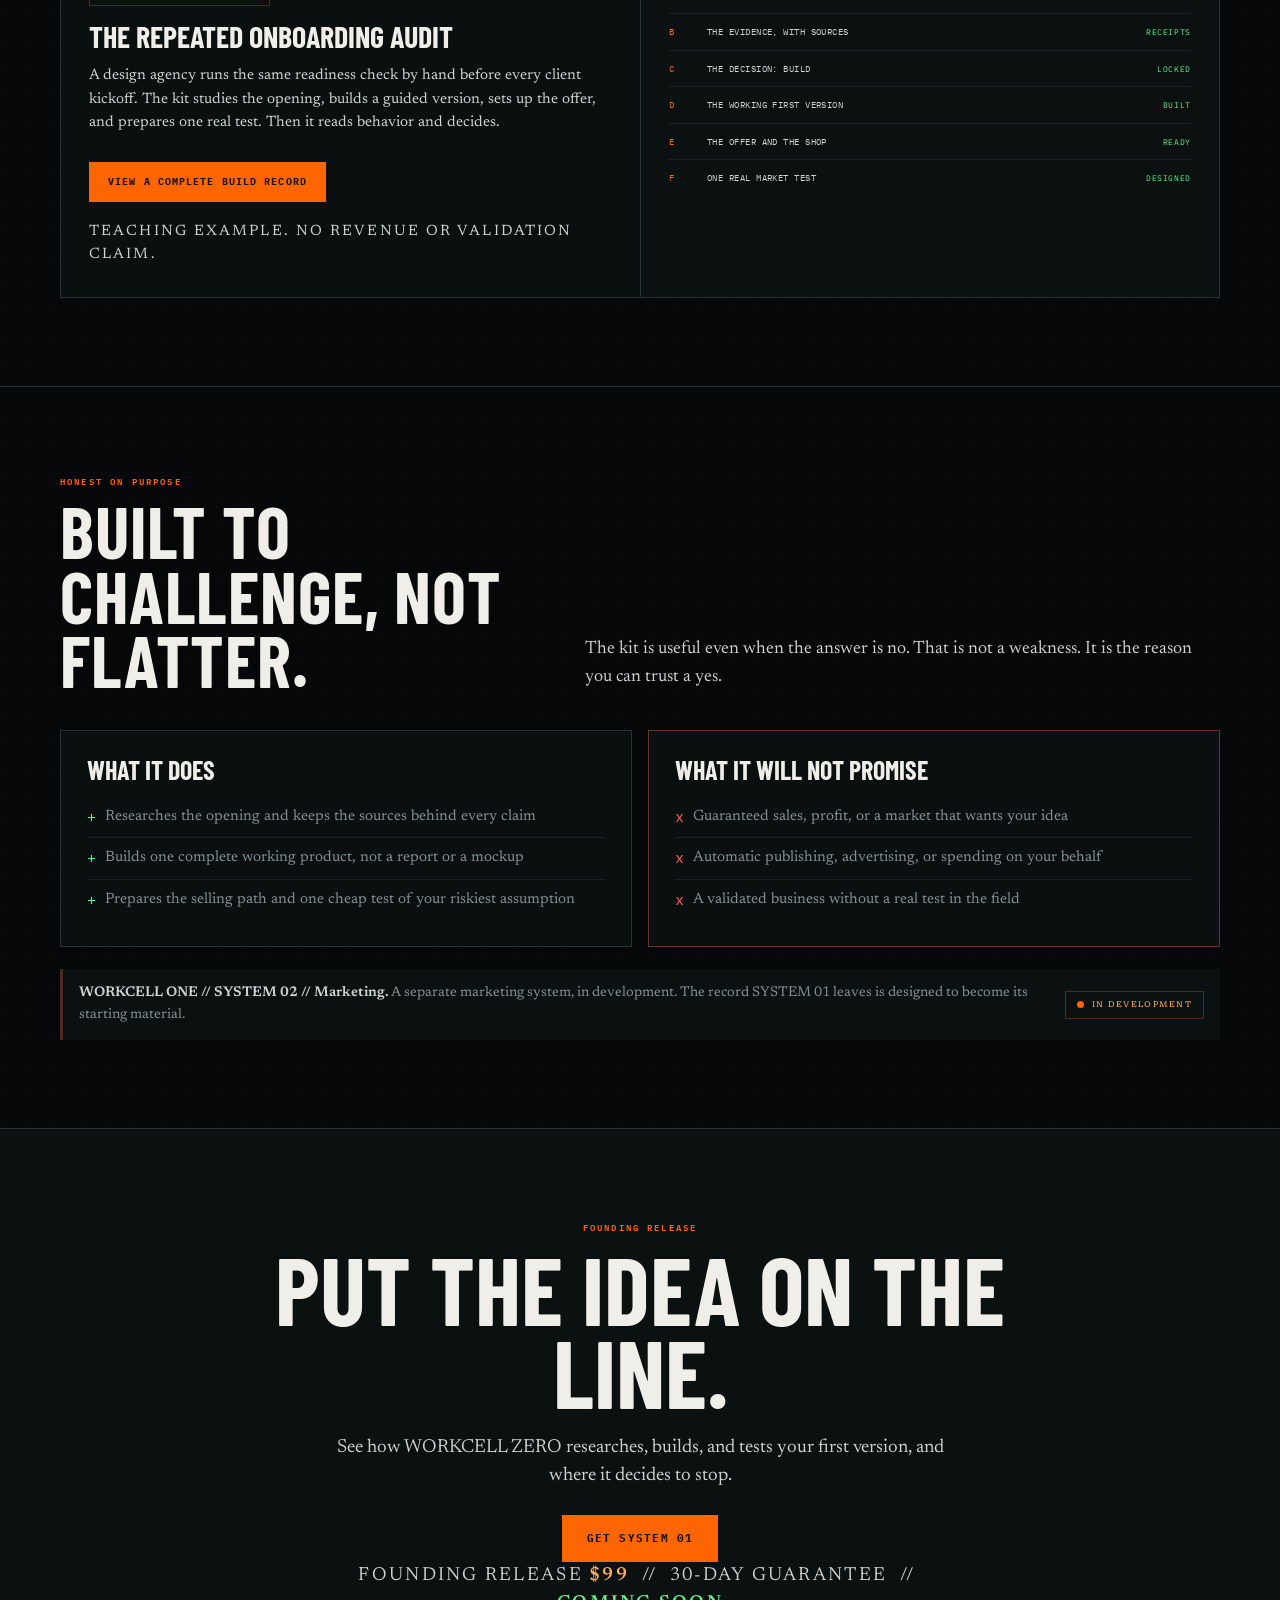
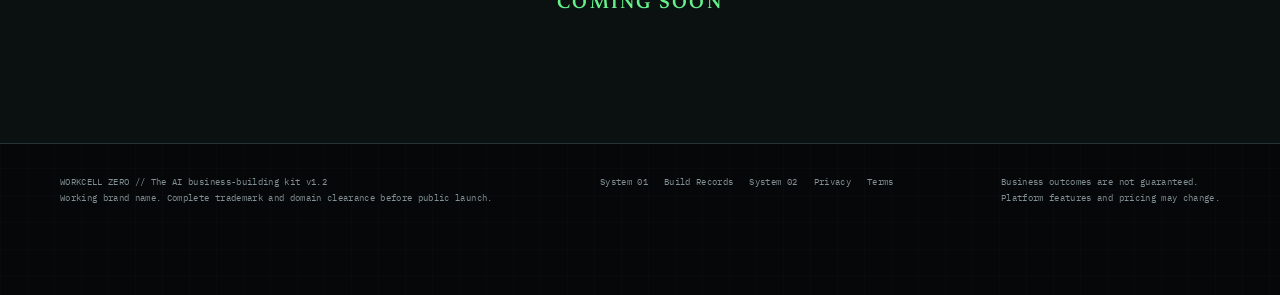
==== commit c12af45f: "Conversion-first rewrite: kit positioning + coming-soon - Position as "the complete AI business-buil" ====
--- a/index.html
+++ b/index.html
@@ -3,12 +3,12 @@
 <head>
 <meta charset="utf-8">
 <meta name="viewport" content="width=device-width,initial-scale=1">
-<title>WORKCELL ZERO // Turn an idea into a working product and a real test</title>
-<meta name="description" content="WORKCELL ZERO takes an idea or a repeated problem and turns it into a researched business direction, a working first product, a selling path, and one real market test. If the idea is weak, it tells you to stop.">
+<title>WORKCELL ZERO // The complete AI business-building kit</title>
+<meta name="description" content="WORKCELL ZERO is a full AI building-system kit you install in ChatGPT or Claude. It turns your idea into a working product and a real market test, or tells you to stop. Founding release coming soon.">
 <link rel="canonical" href="index.html">
 <meta property="og:type" content="website">
-<meta property="og:title" content="WORKCELL ZERO // Turn an idea into a working product and a real test">
-<meta property="og:description" content="Research and decide, build the first version, and put it in the field. WORKCELL ZERO can also tell you not to build.">
+<meta property="og:title" content="WORKCELL ZERO // The complete AI business-building kit">
+<meta property="og:description" content="Install it in ChatGPT or Claude. It turns your idea into a working product and a real market test, or tells you to stop.">
 <meta property="og:image" content="assets/og-placeholder.svg">
 <meta name="twitter:card" content="summary_large_image">
 <link rel="icon" href="assets/favicon.svg" type="image/svg+xml">
@@ -25,38 +25,37 @@
   <div class="wrap top-in">
     <a class="brand" href="index.html" aria-label="WORKCELL ZERO home">
       <img class="mark" src="assets/workcell-zero-mark.svg" alt="" width="42" height="42">
-      <span><span class="b1">WORKCELL <em>ZERO</em></span><span class="b2">Automated Venture Workbench</span></span>
+      <span><span class="b1">WORKCELL <em>ZERO</em></span><span class="b2">The AI business-building kit</span></span>
     </a>
     <button class="navtoggle" aria-expanded="false" aria-controls="nav">Menu</button>
     <nav class="nav" id="nav" aria-label="Primary">
       <a class="link" href="system-01.html">System 01</a>
       <a class="link" href="build-records.html">Build Records</a>
       <a class="link" href="#about">About</a>
-      <a class="btn hot" href="system-01.html">Explore System 01</a>
+      <a class="btn hot" href="system-01.html">Get System 01</a>
     </nav>
   </div>
 </header>
 
 <main id="main">
 
-  <!-- 1. HERO -->
+  <!-- HERO -->
   <section class="wrap hero">
     <div class="hero-grid">
       <div>
-        <div class="eyebrow">WORKCELL ZERO // Automated Venture Workbench</div>
+        <div class="eyebrow">The complete AI business-building kit</div>
         <h1>Turn an idea into a working product and a <span>real market test.</span></h1>
-        <p class="lede">WORKCELL ZERO researches the opportunity, chooses the strongest business shape, builds the first version, creates the selling path, and prepares one real test.</p>
-        <p class="lede" style="margin-top:14px">If the idea is weak, it tells you to <span class="stop">stop</span>.</p>
+        <p class="whatis">WORKCELL ZERO is a <b>full AI building system you install in ChatGPT or Claude.</b> It researches the opportunity, builds your first product, and prepares one real test. If the idea is weak, it tells you to <b style="color:var(--red)">stop</b>.</p>
         <div class="actions">
-          <a class="btn hot large" href="system-01.html">Explore System 01</a>
+          <a class="btn hot large" href="system-01.html">Get System 01</a>
           <a class="btn large" href="system-01.html#demonstration">Watch a real run</a>
         </div>
+        <p class="guar-micro">Founding release <b class="js-operator-price" style="color:var(--amber2)">$99</b> &nbsp;//&nbsp; 30-day guarantee &nbsp;//&nbsp; <b>Coming soon</b></p>
         <p class="subline">Runs inside ChatGPT or Claude. No prompts to write.</p>
         <div class="chips">
-          <span>No prompts to write</span>
+          <span>A kit, not a prompt pile</span>
           <span>Evidence before build</span>
           <span>Working first version</span>
-          <span>One real market test</span>
           <span class="ok">Can say stop</span>
         </div>
       </div>
@@ -94,35 +93,35 @@
     <b>SPARK</b> // SCAN // LOCK // BLUEPRINT // BUILD // LAUNCH // TEST // DECIDE //
   </div></div>
 
-  <!-- 2. THREE OUTCOMES: DECIDE, BUILD, TEST -->
+  <!-- WHAT IT DOES: THREE OUTCOMES -->
   <section class="wrap section">
     <div class="section-head">
       <div>
-        <div class="eyebrow">What one pass produces</div>
-        <h2>Three plain outcomes.</h2>
-      </div>
-      <div class="section-copy">You do not choose among hundreds of instructions. You bring the raw material. The line moves through research, a working build, and one real field test, and shows its receipts at every step.</div>
+        <div class="eyebrow">What it does for you</div>
+        <h2>Idea in. A real answer out.</h2>
+      </div>
+      <div class="section-copy">You bring a repeated problem, a process, a spreadsheet, or a half-formed idea. The kit does the three hard parts and shows its work at every step.</div>
     </div>
     <div class="outcomes">
       <article class="outcome">
         <span class="stamp">01</span>
         <div class="step">Decide</div>
         <h3>Research and decide</h3>
-        <p>Find out whether the problem is real, who already pays to solve it, and what should actually be built.</p>
+        <p>Find out whether the problem is real, who already pays to solve it, and what you should actually build.</p>
         <span class="verb">Evidence, not applause</span>
       </article>
       <article class="outcome accent">
         <span class="stamp">02</span>
         <div class="step">Build</div>
         <h3>Build the first version</h3>
-        <p>Create a usable product and a simple place to sell or test it.</p>
+        <p>Get a usable product and a simple place to sell or test it.</p>
         <span class="verb">A working first version</span>
       </article>
       <article class="outcome">
         <span class="stamp">03</span>
         <div class="step">Test</div>
         <h3>Put it in the field</h3>
-        <p>Run one real experiment and decide whether to continue, change, narrow, or stop.</p>
+        <p>Run one real experiment, then decide whether to continue, change, narrow, or stop.</p>
         <span class="verb">Real behavior decides</span>
       </article>
     </div>
@@ -130,41 +129,62 @@
 
   <hr class="divline">
 
-  <!-- 3. OPPORTUNITY GATE -->
+  <!-- OPPORTUNITY GATE (differentiator) -->
   <section class="wrap section">
     <div class="section-head">
       <div>
-        <div class="eyebrow">The opportunity gate</div>
+        <div class="eyebrow">Why it is different</div>
         <h2>It can tell you not to build.</h2>
       </div>
-      <div class="section-copy">Most AI business systems are trained to finish. WORKCELL ZERO is trained to check first. A bad idea stopped early is a successful run.</div>
+      <div class="section-copy">Most AI tools are built to agree with you. WORKCELL ZERO checks first. A bad idea stopped early is money and months saved.</div>
     </div>
     <div class="gate">
-      <p class="lead">Not every idea should become a business. Before anything gets built, WORKCELL ZERO makes one of four calls:</p>
+      <p class="lead">Before anything gets built, it makes one of four honest calls:</p>
       <div class="gate-row">
-        <div class="gate-cell build"><div class="g">Build</div><small>Evidence supports a first version</small></div>
+        <div class="gate-cell build"><div class="g">Build</div><small>The evidence supports it</small></div>
         <div class="gate-cell narrow"><div class="g">Narrow</div><small>A smaller, sharper opening</small></div>
         <div class="gate-cell use"><div class="g">Use Existing</div><small>Something already solves it</small></div>
-        <div class="gate-cell stop"><div class="g">Stop</div><small>The evidence says do not build</small></div>
+        <div class="gate-cell stop"><div class="g">Stop</div><small>Do not build this</small></div>
       </div>
       <div class="receipts-note">Every decision comes with receipts.</div>
     </div>
   </section>
 
-  <!-- 4. ONE PROOF PREVIEW -->
+  <hr class="divline">
+
+  <!-- WHAT'S INSIDE (kit value teaser) -->
+  <section class="wrap section" id="inside">
+    <div class="section-head">
+      <div>
+        <div class="eyebrow">What you get</div>
+        <h2>A packaged kit, not a prompt pile.</h2>
+      </div>
+      <div class="section-copy">Free prompts leave you to figure it out. WORKCELL ZERO installs once and runs a complete method with documented steps, worked examples, and a full record you can inspect.</div>
+    </div>
+    <div class="kit-grid">
+      <div class="kit-cell"><div class="kc">01 // Run</div><h4>The system, installed</h4><p>Install it once into ChatGPT or Claude and answer plain questions. No prompts to write.</p></div>
+      <div class="kit-cell"><div class="kc">02 // Prove</div><h4>Evidence and records</h4><p>Every claim keeps its source. Three complete Build Records show the whole method at work.</p></div>
+      <div class="kit-cell"><div class="kc">03 // Ship</div><h4>Product, shop, and test</h4><p>A working first version, a selling page, and one real market test, prepared and ready to run.</p></div>
+    </div>
+    <div class="actions" style="margin-top:20px"><a class="btn hot" href="system-01.html">See everything inside System 01</a></div>
+  </section>
+
+  <hr class="divline">
+
+  <!-- PROOF PREVIEW -->
   <section class="wrap section">
     <div class="section-head">
       <div>
         <div class="eyebrow">Proof, not theater</div>
-        <h2>A complete record, end to end.</h2>
-      </div>
-      <div class="section-copy">Every run leaves a record you can inspect: the customer, the evidence, the decision, the working product, the shop, and the field test. Below is an illustrative record that shows the structure.</div>
+        <h2>See a real run, end to end.</h2>
+      </div>
+      <div class="section-copy">Every run leaves a record you can read: the customer, the evidence, the decision, the product, the shop, and the test. Here is an illustrative one.</div>
     </div>
     <div class="proof">
       <div class="proof-side">
         <span class="tape">Illustrative Build Record</span>
         <h3>The repeated onboarding audit</h3>
-        <p>A design agency runs the same readiness audit by hand before every client kickoff. The line studies the opening, builds a guided diagnostic, assembles the offer, and prepares one real test. Then it reads behavior and decides.</p>
+        <p>A design agency runs the same readiness check by hand before every client kickoff. The kit studies the opening, builds a guided version, sets up the offer, and prepares one real test. Then it reads behavior and decides.</p>
         <div class="actions">
           <a class="btn hot" href="build-records.html">View a complete Build Record</a>
         </div>
@@ -172,16 +192,12 @@
       </div>
       <div class="proof-side right">
         <ul class="recordline">
-          <li><span class="rc">01</span><span class="rl">Spark Card</span><span class="rv">logged</span></li>
-          <li><span class="rc">02</span><span class="rl">Evidence Ledger</span><span class="rv">receipts</span></li>
-          <li><span class="rc">03</span><span class="rl">Scan Report</span><span class="rv">workable</span></li>
-          <li><span class="rc">04</span><span class="rl">Lock Record</span><span class="rv">build</span></li>
-          <li><span class="rc">05</span><span class="rl">Work Order</span><span class="rv">scoped</span></li>
-          <li><span class="rc">06</span><span class="rl">Working Version</span><span class="rv">built</span></li>
-          <li><span class="rc">07</span><span class="rl">Business Model</span><span class="rv">chosen</span></li>
-          <li><span class="rc">08</span><span class="rl">Shop and Offer</span><span class="rv">prepared</span></li>
-          <li><span class="rc">09</span><span class="rl">Test Order</span><span class="rv">designed</span></li>
-          <li><span class="rc">10</span><span class="rl">Decision Record</span><span class="rv">open</span></li>
+          <li><span class="rc">A</span><span class="rl">The customer and the problem</span><span class="rv">found</span></li>
+          <li><span class="rc">B</span><span class="rl">The evidence, with sources</span><span class="rv">receipts</span></li>
+          <li><span class="rc">C</span><span class="rl">The decision: build</span><span class="rv">locked</span></li>
+          <li><span class="rc">D</span><span class="rl">The working first version</span><span class="rv">built</span></li>
+          <li><span class="rc">E</span><span class="rl">The offer and the shop</span><span class="rv">ready</span></li>
+          <li><span class="rc">F</span><span class="rl">One real market test</span><span class="rv">designed</span></li>
         </ul>
       </div>
     </div>
@@ -189,62 +205,22 @@
 
   <hr class="divline">
 
-  <!-- 5. WORKCELL PRODUCT LINE -->
-  <section class="wrap section" id="line">
-    <div class="section-head">
-      <div>
-        <div class="eyebrow">The WORKCELL line</div>
-        <h2>One product now. One in development.</h2>
-      </div>
-      <div class="section-copy">SYSTEM 01 is the current product: it takes an idea to a decision, a working product, a selling path, and a market test. SYSTEM 02 is a separate marketing system, still under construction.</div>
-    </div>
-    <div class="line-grid">
-      <article class="plate active">
-        <div class="status">Current product</div>
-        <div class="sysno">System 01</div>
-        <h3>WORKCELL ZERO</h3>
-        <div class="role">Venture</div>
-        <p>From a repeated problem or an unfinished idea to a researched direction, a working first version you can put in front of a real customer, a selling path, and one real market test. It can also say narrow, use existing, or stop.</p>
-        <div class="foot">
-          <a class="btn hot" href="system-01.html">Explore System 01</a>
-        </div>
-      </article>
-      <article class="plate blueprint">
-        <div class="status">In development</div>
-        <div class="sysno">System 02</div>
-        <h3>WORKCELL ONE</h3>
-        <div class="role">Marketing</div>
-        <div class="blueprint-frame" aria-hidden="true">
-          <div class="grid-note">Outlined workcell // under construction</div>
-          <div class="outline">WORKCELL ONE</div>
-        </div>
-        <p>A persistent marketing system for businesses worth continuing.</p>
-        <div class="continuity">SYSTEM 01 leaves a complete record of the customer, evidence, decisions, offer, product, shop, and market test. That record is designed to become the starting material for WORKCELL ONE, the separate marketing system now in development.</div>
-        <div class="foot">
-          <a class="btn" href="system-02.html">See what System 02 is becoming</a>
-        </div>
-      </article>
-    </div>
-  </section>
-
-  <hr class="divline">
-
-  <!-- 6. SHORT TRUST BLOCK -->
+  <!-- TRUST (about anchor) -->
   <section class="wrap section" id="about">
     <div class="section-head">
       <div>
         <div class="eyebrow">Honest on purpose</div>
         <h2>Built to challenge, not flatter.</h2>
       </div>
-      <div class="section-copy">The line is useful even when the answer is no. That is not a weakness in the offer. It is the reason you can trust a yes.</div>
+      <div class="section-copy">The kit is useful even when the answer is no. That is not a weakness. It is the reason you can trust a yes.</div>
     </div>
     <div class="trust">
       <div class="trust-panel">
         <h3>What it does</h3>
         <ul>
-          <li>Researches the opening and keeps the sources behind every material claim</li>
-          <li>Builds one complete working customer outcome, not a report or a mockup</li>
-          <li>Prepares the selling path and one cheap test aimed at the most dangerous assumption</li>
+          <li>Researches the opening and keeps the sources behind every claim</li>
+          <li>Builds one complete working product, not a report or a mockup</li>
+          <li>Prepares the selling path and one cheap test of your riskiest assumption</li>
         </ul>
       </div>
       <div class="trust-panel red">
@@ -256,23 +232,30 @@
         </ul>
       </div>
     </div>
+
+    <!-- SYSTEM 02, kept small and out of the way -->
+    <a class="continuity" href="system-02.html" style="display:flex;justify-content:space-between;gap:16px;align-items:center;text-decoration:none;margin-top:22px;border-left-color:var(--edge)">
+      <span><b style="color:var(--paper)">WORKCELL ONE // SYSTEM 02 // Marketing.</b> A separate marketing system, in development. The record SYSTEM 01 leaves is designed to become its starting material.</span>
+      <span class="badge-soon" style="flex:0 0 auto">In development</span>
+    </a>
   </section>
 
 </main>
 
-<!-- 7. FINAL ACTION -->
+<!-- FINAL CTA -->
 <section class="final">
   <div class="wrap">
-    <div class="eyebrow">Start with the current product</div>
+    <div class="eyebrow">Founding release</div>
     <h2>Put the idea on the line.</h2>
-    <p>See how WORKCELL ZERO researches, builds, and tests a first version, and where it decides to stop.</p>
-    <a class="btn hot large" href="system-01.html">Explore System 01</a>
+    <p>See how WORKCELL ZERO researches, builds, and tests your first version, and where it decides to stop.</p>
+    <a class="btn hot large" href="system-01.html">Get System 01</a>
+    <p class="guar-micro" style="text-align:center">Founding release <b class="js-operator-price" style="color:var(--amber2)">$99</b> &nbsp;//&nbsp; 30-day guarantee &nbsp;//&nbsp; <b>Coming soon</b></p>
   </div>
 </section>
 
 <footer class="footer">
   <div class="wrap footer-row">
-    <div>WORKCELL ZERO // Automated Venture Workbench <span class="js-version">v1.2</span><br>Working brand name. Complete trademark and domain clearance before public launch.</div>
+    <div>WORKCELL ZERO // The AI business-building kit <span class="js-version">v1.2</span><br>Working brand name. Complete trademark and domain clearance before public launch.</div>
     <div class="fnav">
       <a href="system-01.html">System 01</a>
       <a href="build-records.html">Build Records</a>
--- a/assets/css/site.css
+++ b/assets/css/site.css
@@ -371,6 +371,28 @@
 
 /* Sticky mobile CTA (system-01 only) */
 .sticky-cta{display:none}
+
+/* ---- Conversion helpers (kit positioning + coming soon) --------------- */
+.badge-soon{display:inline-flex;align-items:center;gap:8px;font-size:8px;letter-spacing:.16em;text-transform:uppercase;color:var(--amber2);border:1px solid var(--edge);padding:7px 11px}
+.badge-soon::before{content:"";width:7px;height:7px;border-radius:50%;background:var(--amber);display:inline-block}
+.whatis{font-family:'Newsreader',Georgia,serif;font-size:clamp(16px,1.7vw,19px);line-height:1.5;color:var(--ink);margin:16px 0 0;max-width:600px}
+.whatis b{color:var(--amber2);font-weight:600}
+.guar-micro{font-family:'IBM Plex Mono',monospace;font-size:9px;letter-spacing:.12em;text-transform:uppercase;color:var(--muted);margin-top:14px}
+.guar-micro b{color:var(--green)}
+/* Big value stack (what you leave with / what's inside) */
+.stack{list-style:none;padding:0;margin:0}
+.stack li{position:relative;padding:15px 0 15px 34px;border-top:1px solid var(--line2);font-family:'Newsreader',Georgia,serif;font-size:17px;line-height:1.45;color:var(--paper)}
+.stack li:first-child{border-top:0}
+.stack li::before{content:"";position:absolute;left:0;top:17px;width:16px;height:16px;border:1px solid var(--green);color:var(--green)}
+.stack li::after{content:"L";position:absolute;left:4px;top:12px;color:var(--green);font-size:10px;transform:scaleX(-1) rotate(-8deg)}
+.stack li b{color:var(--ink);font-weight:600}
+/* Kit contents grid, benefit led */
+.kit-grid{display:grid;grid-template-columns:repeat(3,1fr);gap:12px}
+.kit-cell{border:1px solid var(--line);background:var(--panel2);padding:22px}
+.kit-cell .kc{font-size:8px;letter-spacing:.16em;text-transform:uppercase;color:var(--amber)}
+.kit-cell h4{font:700 20px/1 'Barlow Condensed','Arial Narrow',sans-serif;text-transform:uppercase;margin:10px 0 8px}
+.kit-cell p{font-family:'Newsreader',Georgia,serif;font-size:14px;line-height:1.45;color:var(--muted);margin:0}
+@media(max-width:940px){.kit-grid{grid-template-columns:1fr}}
 
 /* ---- Legal / prose pages --------------------------------------------- */
 .legal{width:min(760px,calc(100% - var(--gut)));margin-inline:auto;padding:56px 0 90px}
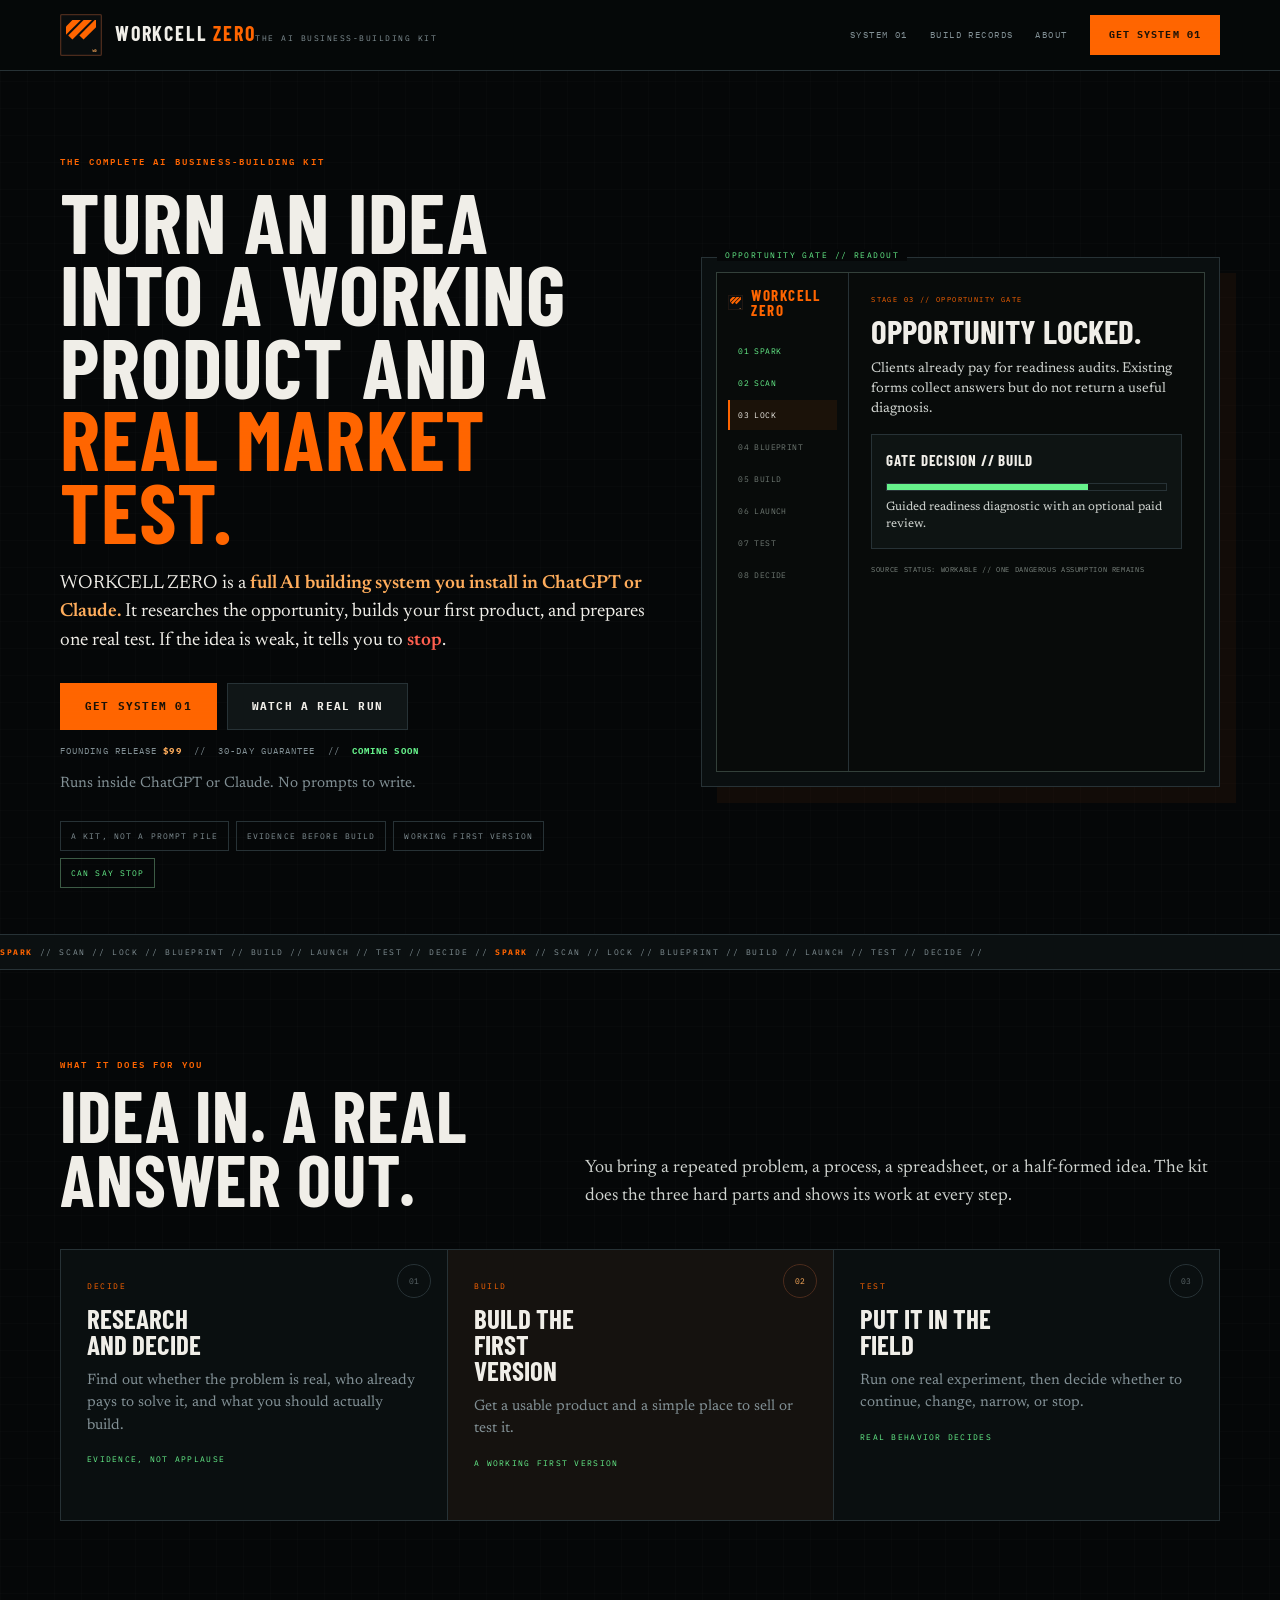
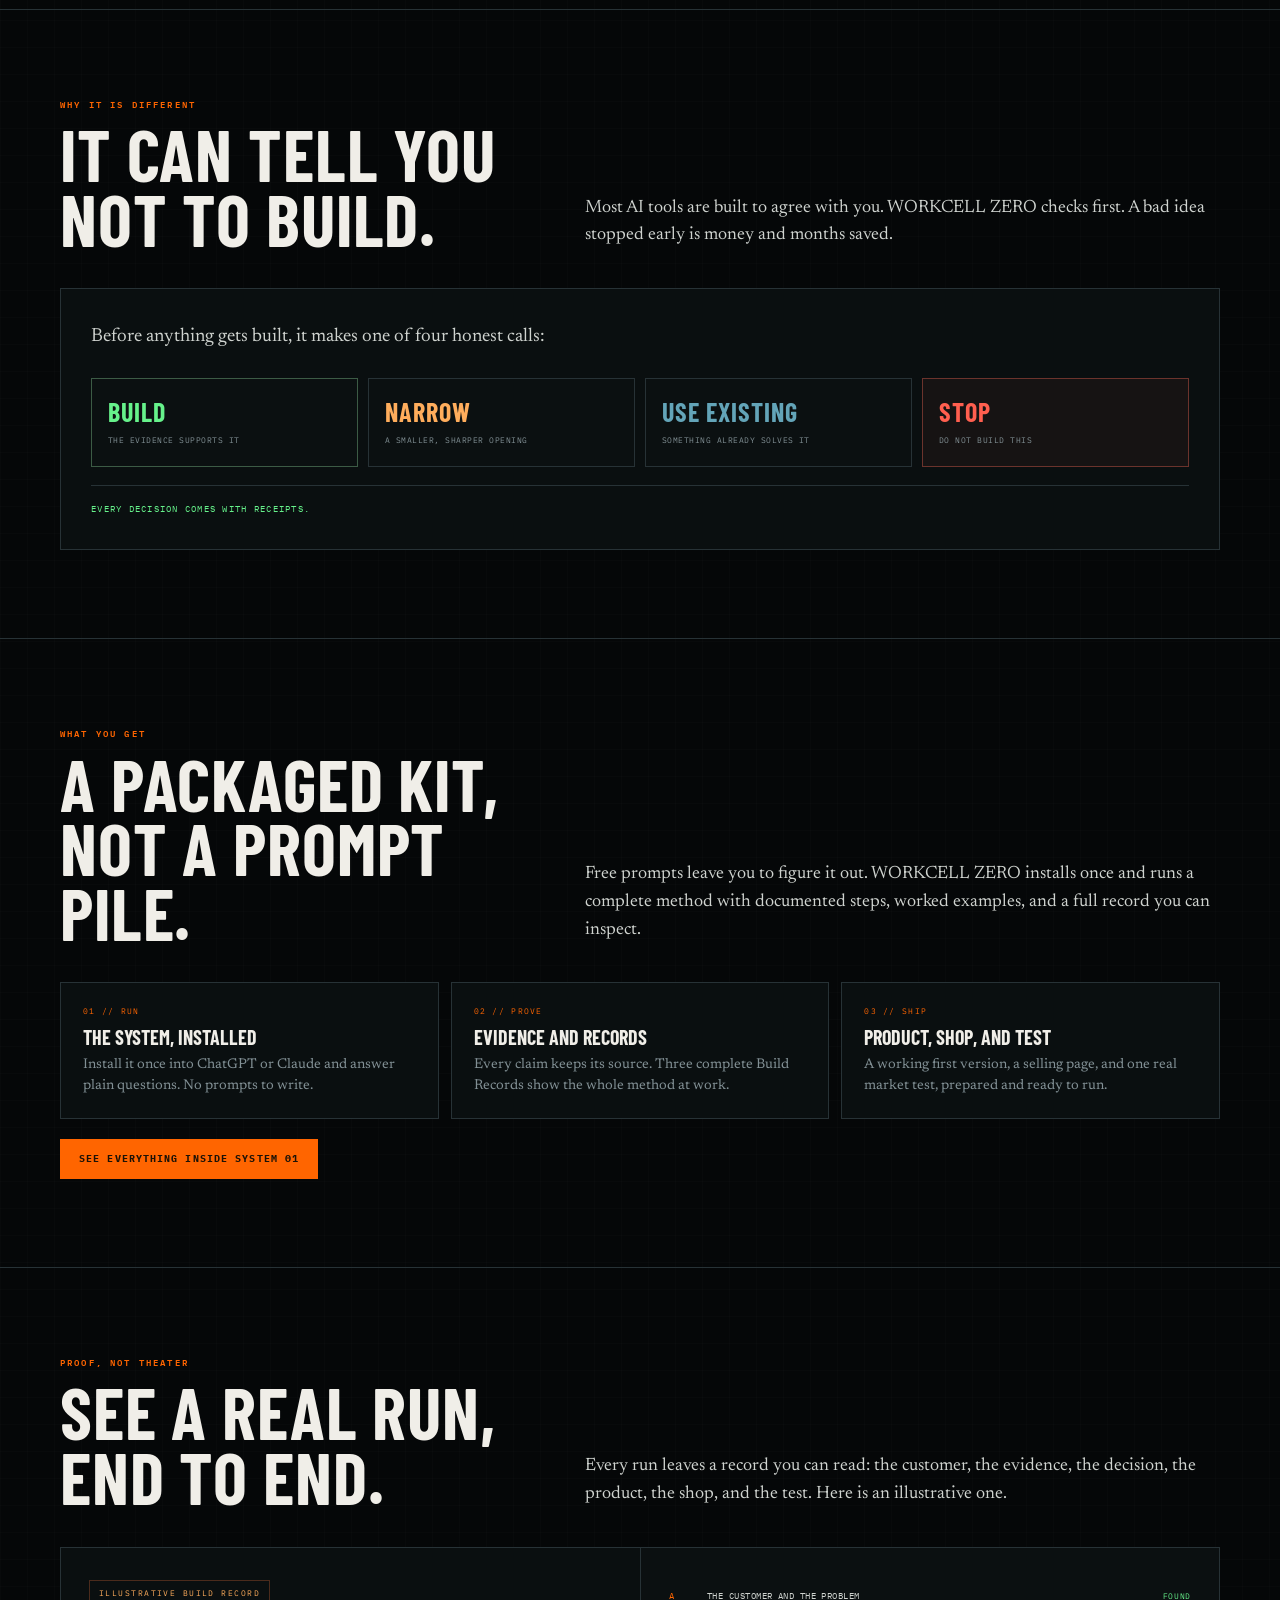
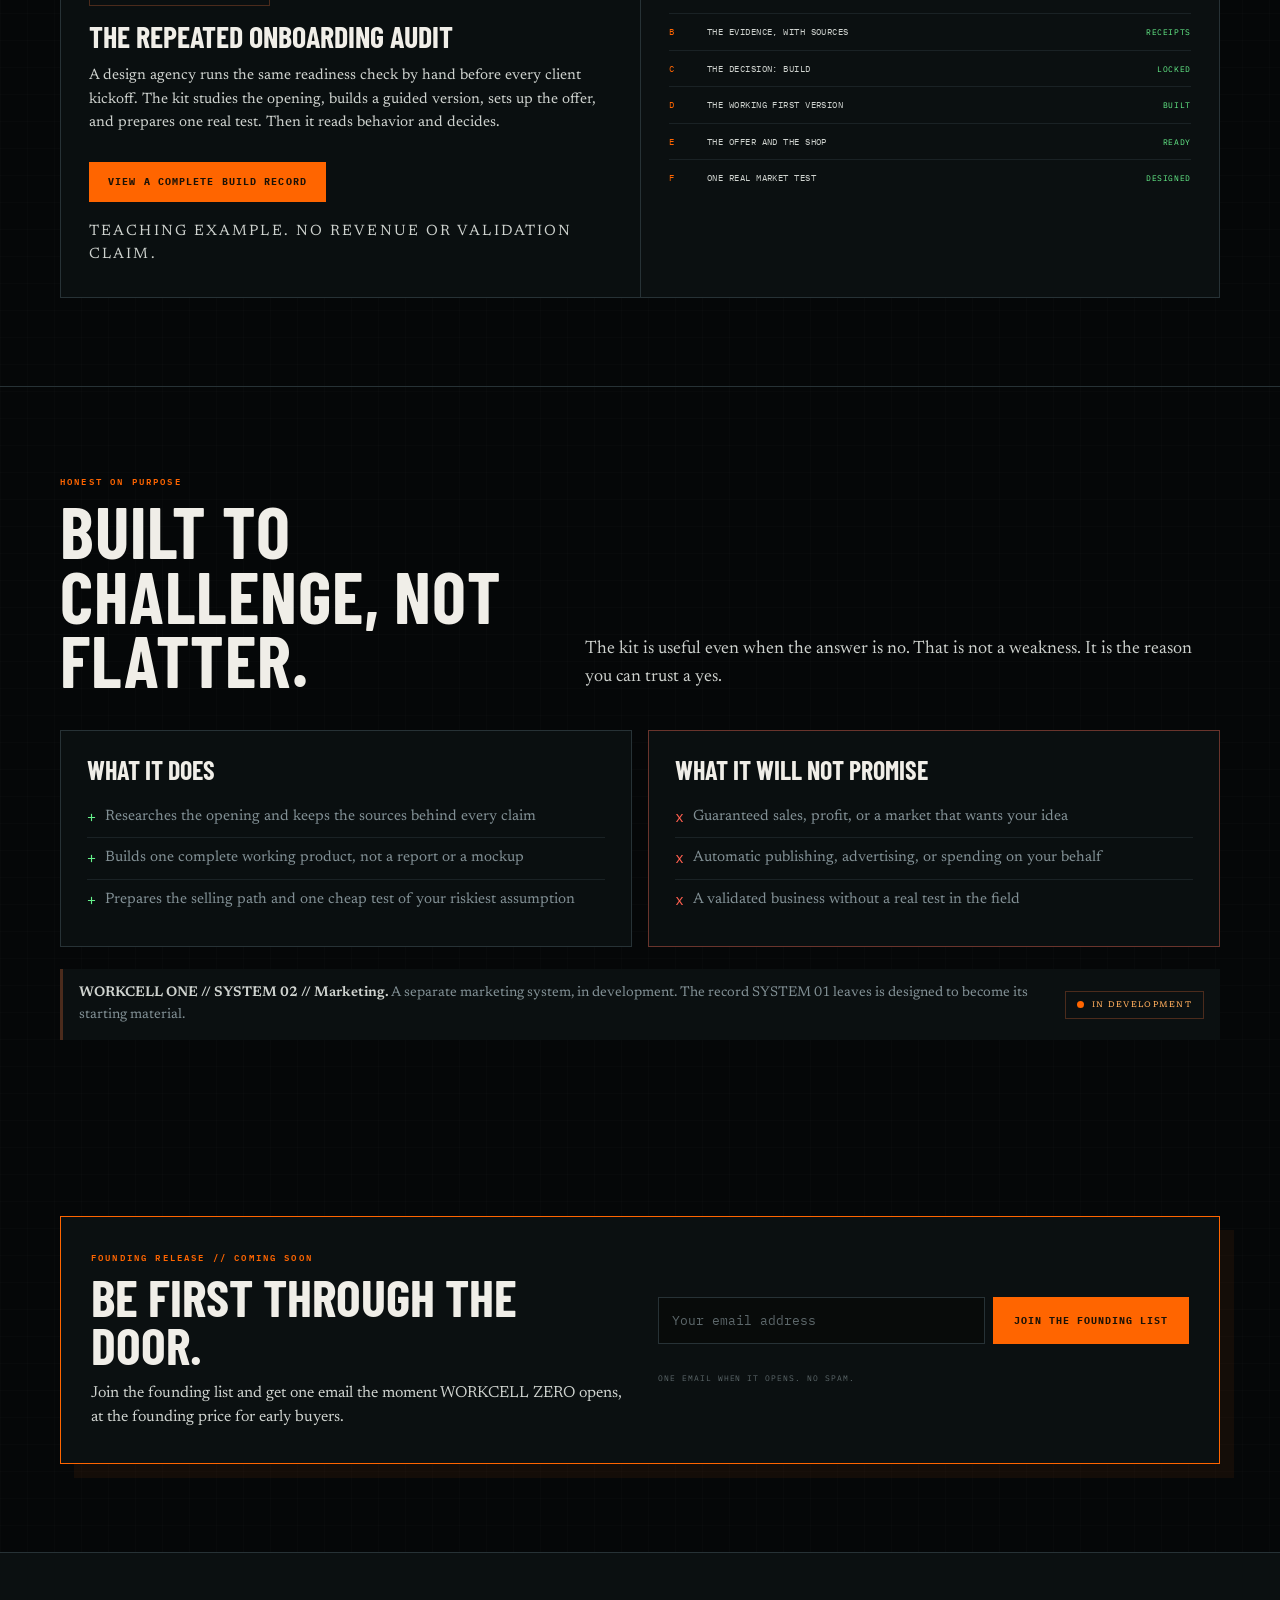
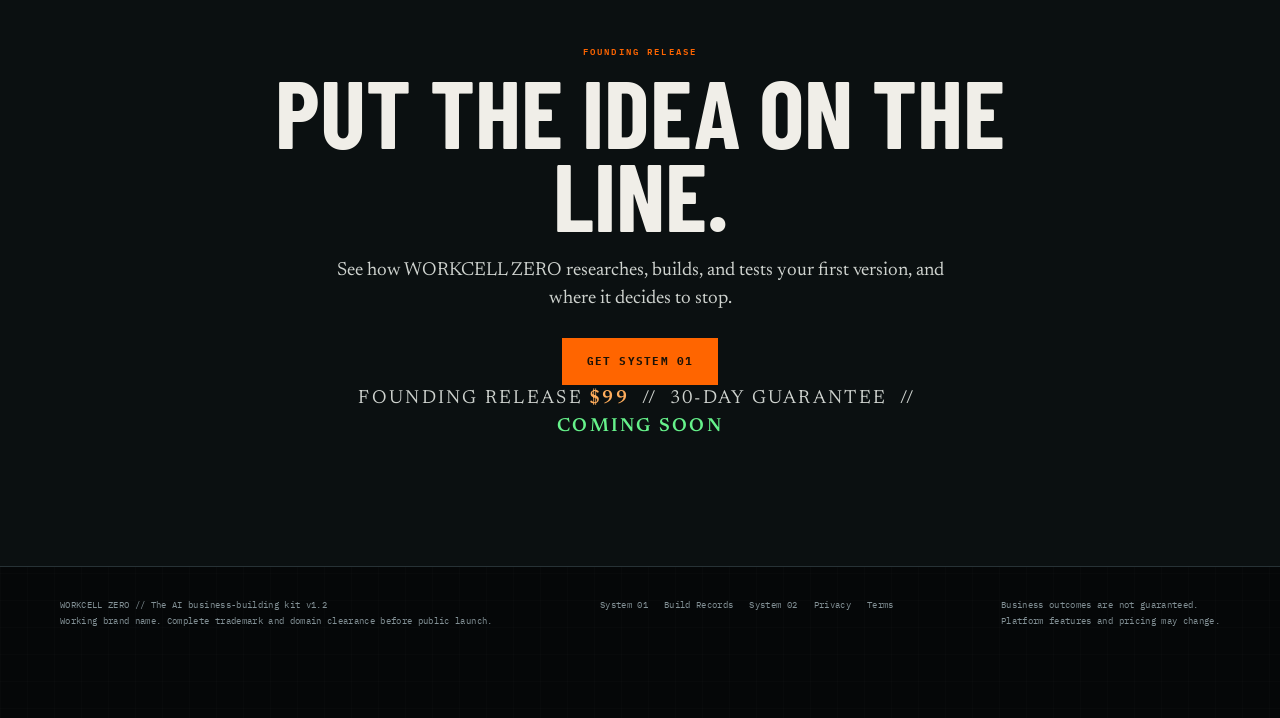
==== commit 57d71857: "Add real founding-list email capture (Supabase) - Coming-soon CTAs now capture emails to a Supabase " ====
--- a/index.html
+++ b/index.html
@@ -240,6 +240,27 @@
     </a>
   </section>
 
+  <!-- FOUNDING LIST CAPTURE -->
+  <section class="wrap section" id="join">
+    <div class="joinband">
+      <div class="jl">
+        <div class="eyebrow">Founding release // coming soon</div>
+        <h2>Be first through the door.</h2>
+        <p>Join the founding list and get one email the moment WORKCELL ZERO opens, at the founding price for early buyers.</p>
+      </div>
+      <form class="flist-wrap" data-founding-list data-source="home-band" novalidate>
+        <div class="flist">
+          <label class="sr-only" for="fl-email-home">Email address</label>
+          <input id="fl-email-home" type="email" name="email" placeholder="Your email address" autocomplete="email" required>
+          <input class="hp" type="text" name="company" tabindex="-1" autocomplete="off" aria-hidden="true">
+          <button type="submit">Join the founding list</button>
+        </div>
+        <p class="flist-status" data-flist-status role="status" aria-live="polite"></p>
+        <p class="flist-fine">One email when it opens. No spam.</p>
+      </form>
+    </div>
+  </section>
+
 </main>
 
 <!-- FINAL CTA -->
@@ -268,5 +289,6 @@
 </footer>
 
 <script src="assets/js/site.js" defer></script>
+<script src="assets/js/founding-list.js" defer></script>
 </body>
 </html>
--- a/assets/css/site.css
+++ b/assets/css/site.css
@@ -393,6 +393,28 @@
 .kit-cell h4{font:700 20px/1 'Barlow Condensed','Arial Narrow',sans-serif;text-transform:uppercase;margin:10px 0 8px}
 .kit-cell p{font-family:'Newsreader',Georgia,serif;font-size:14px;line-height:1.45;color:var(--muted);margin:0}
 @media(max-width:940px){.kit-grid{grid-template-columns:1fr}}
+/* Founding-list capture */
+.joinband{border:1px solid var(--amber);background:var(--coal);padding:34px 30px;display:grid;grid-template-columns:1fr 1fr;gap:36px;align-items:center;box-shadow:14px 14px 0 rgba(255,101,0,.06)}
+.joinband .jl h2{font:700 clamp(34px,4.4vw,52px)/.92 'Barlow Condensed','Arial Narrow',sans-serif;text-transform:uppercase;margin:8px 0 12px}
+.joinband .jl p{font-family:'Newsreader',Georgia,serif;font-size:16px;line-height:1.5;color:var(--paper);margin:0}
+.flist{display:flex;gap:8px;flex-wrap:wrap}
+.flist .hp{position:absolute!important;left:-9999px;width:1px;height:1px;overflow:hidden}
+.flist input[type="email"]{flex:1 1 220px;min-width:0;background:#080b0a;border:1px solid var(--line);color:var(--ink);padding:14px 13px;font-family:'IBM Plex Mono',monospace;font-size:13px}
+.flist input[type="email"]::placeholder{color:var(--faint)}
+.flist input[type="email"]:focus{outline:2px solid var(--amber);outline-offset:1px;border-color:var(--amber)}
+.flist button{flex:0 0 auto;border:1px solid var(--amber);background:var(--amber);color:#1b1207;padding:14px 20px;text-transform:uppercase;letter-spacing:.1em;font-size:10px;font-weight:700}
+.flist button:hover{background:var(--amber2);border-color:var(--amber2)}
+.flist button:disabled{opacity:.6;cursor:default}
+.flist-wrap{display:flex;flex-direction:column;gap:9px}
+.flist-status{min-height:1em;font-family:'IBM Plex Mono',monospace;font-size:10px;letter-spacing:.06em;color:var(--muted);margin:0}
+.flist-status.is-ok{color:var(--green)}
+.flist-status.is-err{color:var(--red)}
+.flist-status.is-muted{color:var(--muted)}
+.flist-fine{font-family:'IBM Plex Mono',monospace;font-size:8px;letter-spacing:.12em;text-transform:uppercase;color:var(--faint);margin:0}
+@media(max-width:940px){.joinband{grid-template-columns:1fr;gap:20px;padding:26px 22px}}
+/* founding-list form inside the modal */
+.modal-box .flist{margin-top:14px}
+.modal-box .flist-wrap{margin-top:4px}
 
 /* ---- Legal / prose pages --------------------------------------------- */
 .legal{width:min(760px,calc(100% - var(--gut)));margin-inline:auto;padding:56px 0 90px}
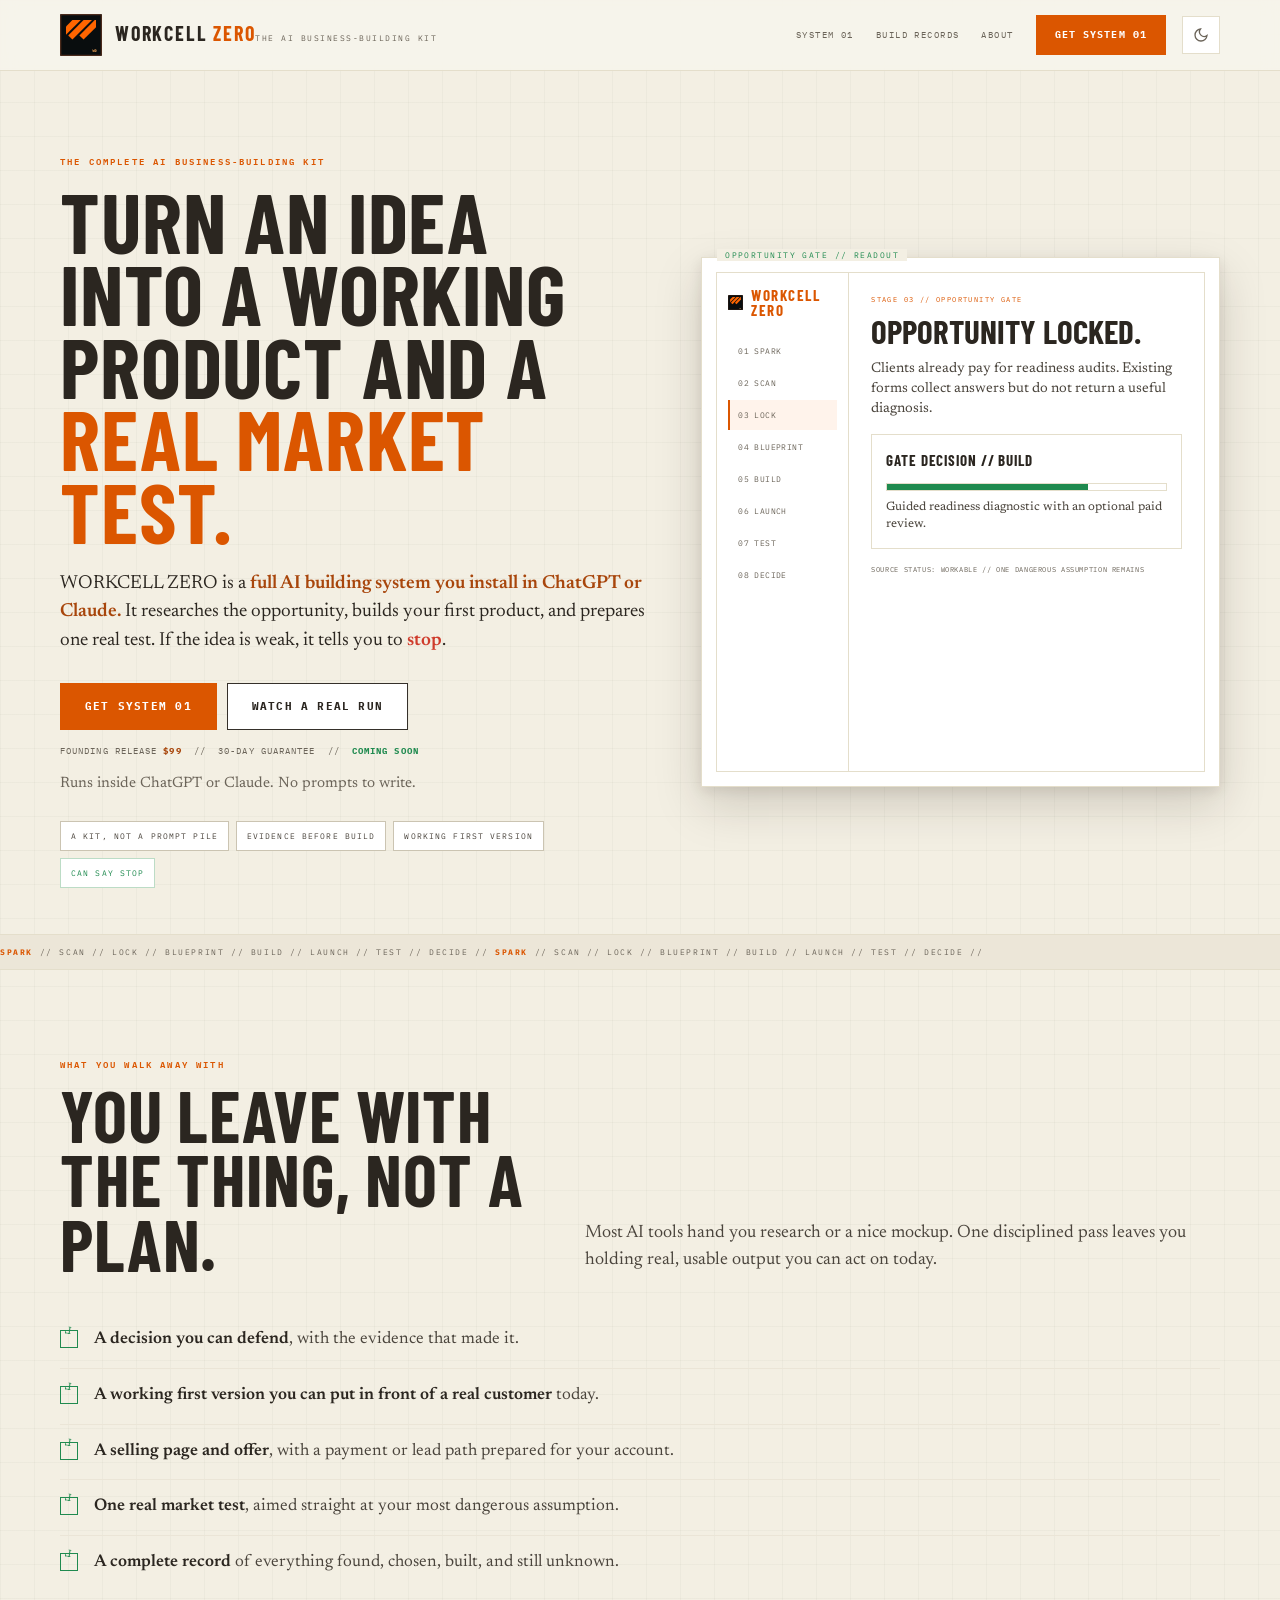
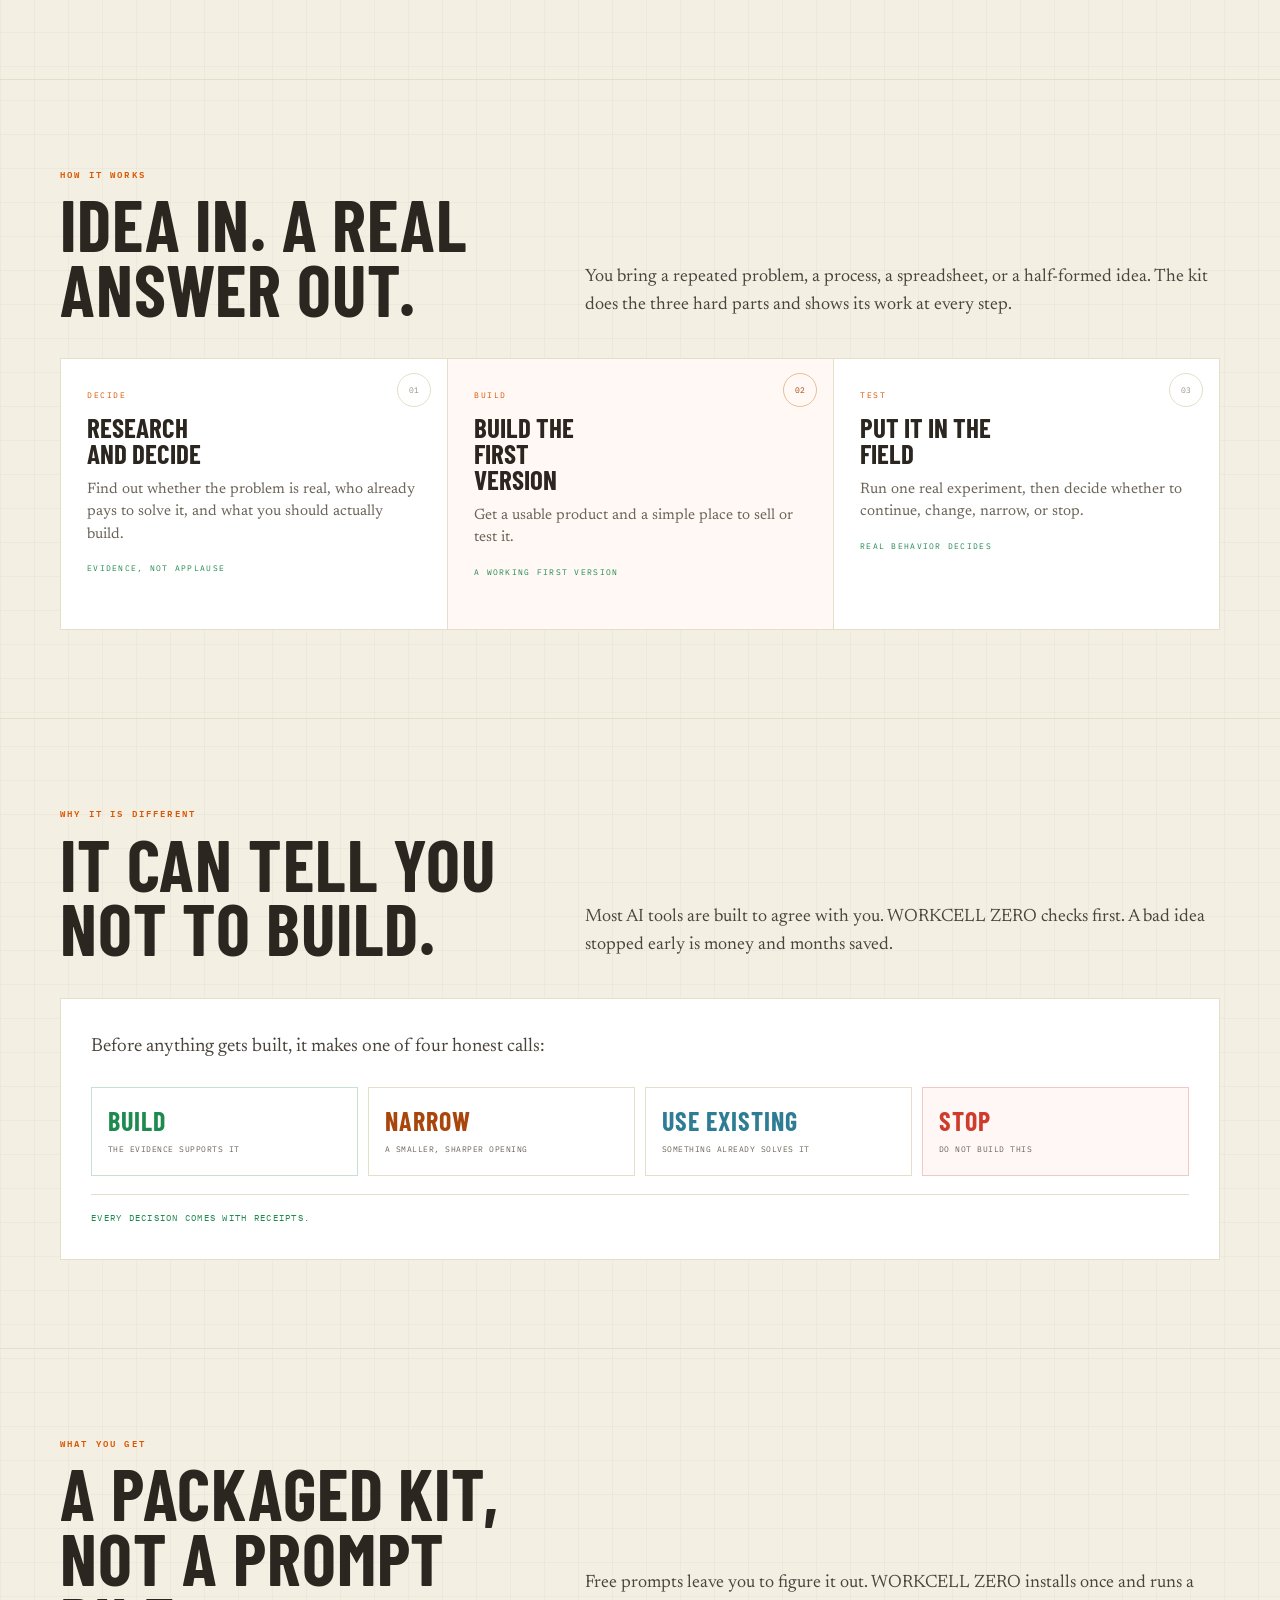
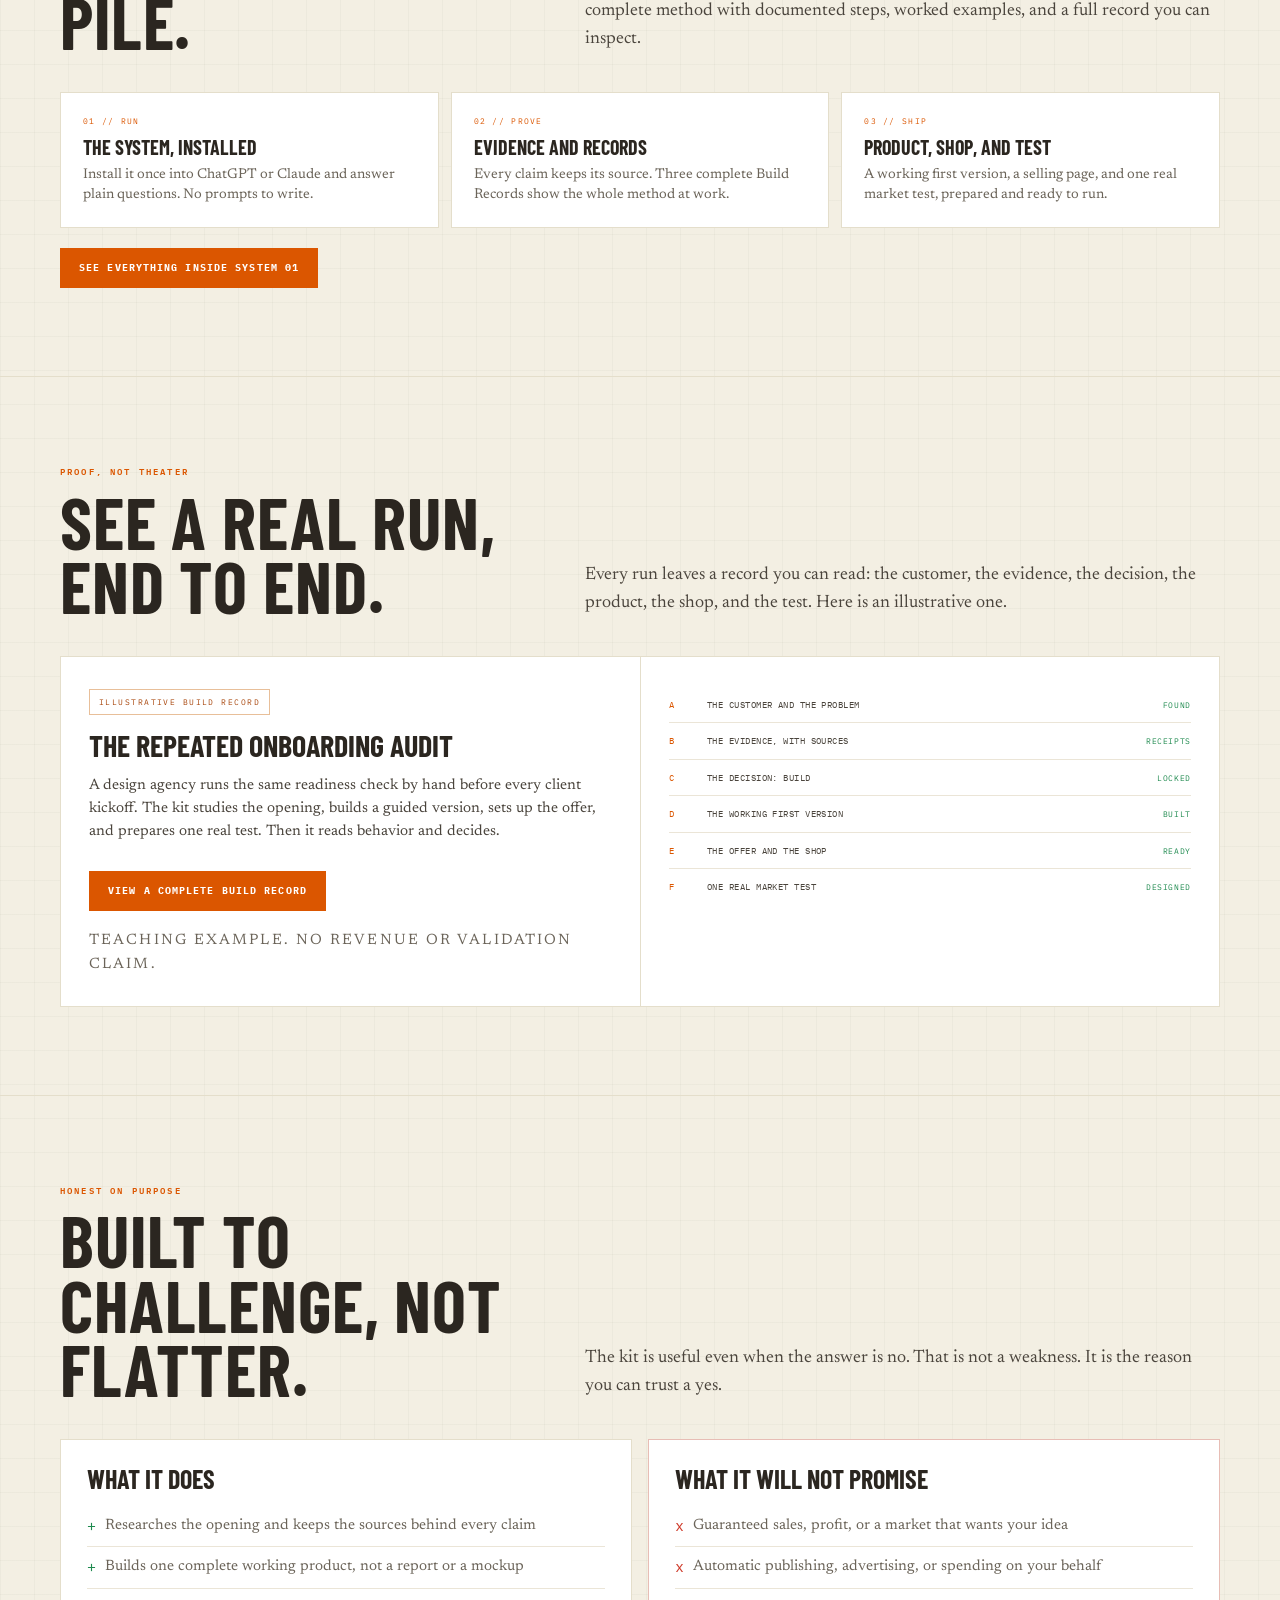
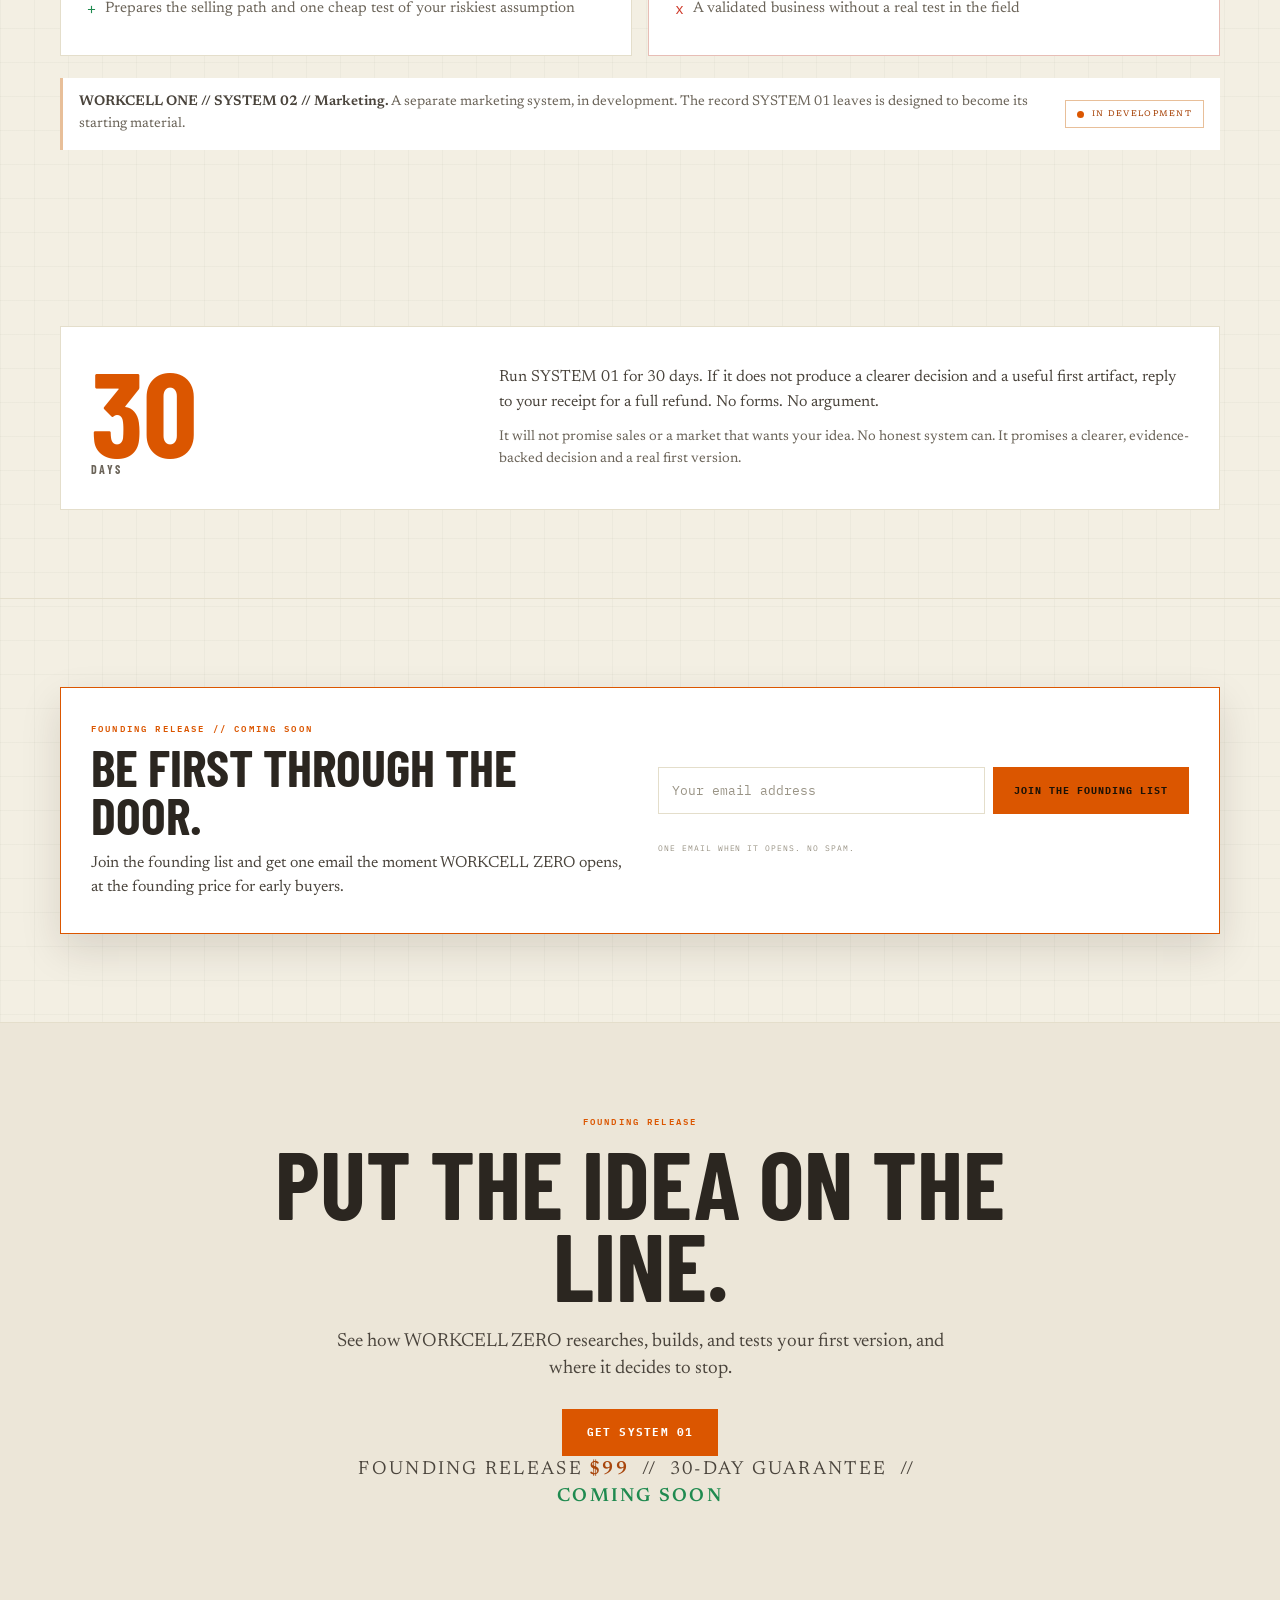
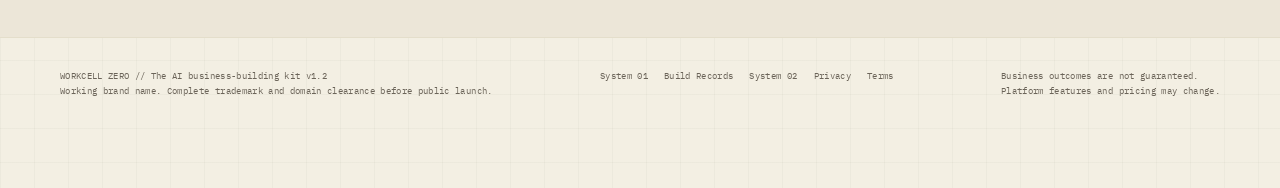
==== commit 5a296416: "Ship light/dark theme toggle + homepage sales optimization Theme: - Add pre-paint theme init (localS" ====
--- a/index.html
+++ b/index.html
@@ -2,6 +2,7 @@
 <html lang="en">
 <head>
 <meta charset="utf-8">
+<script>(function(){try{var t=localStorage.getItem("wz-theme");if(t!=="light"&&t!=="dark"){t=(window.matchMedia&&window.matchMedia("(prefers-color-scheme: light)").matches)?"light":"dark";}document.documentElement.setAttribute("data-theme",t);}catch(e){document.documentElement.setAttribute("data-theme","dark");}})();</script>
 <meta name="viewport" content="width=device-width,initial-scale=1">
 <title>WORKCELL ZERO // The complete AI business-building kit</title>
 <meta name="description" content="WORKCELL ZERO is a full AI building-system kit you install in ChatGPT or Claude. It turns your idea into a working product and a real market test, or tells you to stop. Founding release coming soon.">
@@ -15,6 +16,7 @@
 <link rel="icon" href="assets/favicon.png" sizes="128x128">
 <link rel="stylesheet" href="assets/fonts.css">
 <link rel="stylesheet" href="assets/css/site.css">
+<link rel="stylesheet" href="assets/css/light-theme.css">
 <script src="config.js"></script>
 <script src="preview-config.js"></script>
 </head>
@@ -27,13 +29,16 @@
       <img class="mark" src="assets/workcell-zero-mark.svg" alt="" width="42" height="42">
       <span><span class="b1">WORKCELL <em>ZERO</em></span><span class="b2">The AI business-building kit</span></span>
     </a>
-    <button class="navtoggle" aria-expanded="false" aria-controls="nav">Menu</button>
-    <nav class="nav" id="nav" aria-label="Primary">
+    <div class="top-right">
+      <nav class="nav" id="nav" aria-label="Primary">
       <a class="link" href="system-01.html">System 01</a>
       <a class="link" href="build-records.html">Build Records</a>
       <a class="link" href="#about">About</a>
       <a class="btn hot" href="system-01.html">Get System 01</a>
-    </nav>
+      </nav>
+      <button class="themetoggle" type="button" aria-label="Switch between light and dark theme" title="Switch theme"><svg class="i-sun" viewBox="0 0 24 24" fill="none" stroke="currentColor" stroke-width="2" aria-hidden="true"><circle cx="12" cy="12" r="4"/><path d="M12 2v2M12 20v2M4.9 4.9l1.4 1.4M17.7 17.7l1.4 1.4M2 12h2M20 12h2M4.9 19.1l1.4-1.4M17.7 6.3l1.4-1.4"/></svg><svg class="i-moon" viewBox="0 0 24 24" fill="none" stroke="currentColor" stroke-width="2" aria-hidden="true"><path d="M21 12.8A9 9 0 1 1 11.2 3a7 7 0 0 0 9.8 9.8z"/></svg></button>
+      <button class="navtoggle" aria-expanded="false" aria-controls="nav">Menu</button>
+    </div>
   </div>
 </header>
 
@@ -93,11 +98,31 @@
     <b>SPARK</b> // SCAN // LOCK // BLUEPRINT // BUILD // LAUNCH // TEST // DECIDE //
   </div></div>
 
-  <!-- WHAT IT DOES: THREE OUTCOMES -->
-  <section class="wrap section">
-    <div class="section-head">
-      <div>
-        <div class="eyebrow">What it does for you</div>
+  <!-- WHAT YOU WALK AWAY WITH (value stack) -->
+  <section class="wrap section">
+    <div class="section-head">
+      <div>
+        <div class="eyebrow">What you walk away with</div>
+        <h2>You leave with the thing, not a plan.</h2>
+      </div>
+      <div class="section-copy">Most AI tools hand you research or a nice mockup. One disciplined pass leaves you holding real, usable output you can act on today.</div>
+    </div>
+    <ul class="stack">
+      <li><b>A decision you can defend</b>, with the evidence that made it.</li>
+      <li><b>A working first version you can put in front of a real customer</b> today.</li>
+      <li><b>A selling page and offer</b>, with a payment or lead path prepared for your account.</li>
+      <li><b>One real market test</b>, aimed straight at your most dangerous assumption.</li>
+      <li><b>A complete record</b> of everything found, chosen, built, and still unknown.</li>
+    </ul>
+  </section>
+
+  <hr class="divline">
+
+  <!-- HOW IT WORKS: THREE OUTCOMES -->
+  <section class="wrap section">
+    <div class="section-head">
+      <div>
+        <div class="eyebrow">How it works</div>
         <h2>Idea in. A real answer out.</h2>
       </div>
       <div class="section-copy">You bring a repeated problem, a process, a spreadsheet, or a half-formed idea. The kit does the three hard parts and shows its work at every step.</div>
@@ -240,6 +265,19 @@
     </a>
   </section>
 
+  <!-- GUARANTEE (risk reversal) -->
+  <section class="wrap section">
+    <div class="guar">
+      <div class="mark30" aria-hidden="true">30<small>Days</small></div>
+      <div>
+        <p>Run SYSTEM 01 for 30 days. If it does not produce a clearer decision and a useful first artifact, reply to your receipt for a full refund. No forms. No argument.</p>
+        <p class="fine">It will not promise sales or a market that wants your idea. No honest system can. It promises a clearer, evidence-backed decision and a real first version.</p>
+      </div>
+    </div>
+  </section>
+
+  <hr class="divline">
+
   <!-- FOUNDING LIST CAPTURE -->
   <section class="wrap section" id="join">
     <div class="joinband">
--- a/assets/css/site.css
+++ b/assets/css/site.css
@@ -98,6 +98,15 @@
 .nav a.link:hover,.nav a.link[aria-current="page"]{color:var(--amber2)}
 .nav a.link[aria-current="page"]{color:var(--ink)}
 .navtoggle{display:none;border:1px solid var(--line);background:var(--panel);padding:9px 11px;font-size:9px;letter-spacing:.14em;text-transform:uppercase}
+.top-right{display:flex;align-items:center;gap:16px}
+.themetoggle{display:inline-grid;place-items:center;width:38px;height:38px;flex:0 0 38px;border:1px solid var(--line);background:var(--panel);color:var(--muted);padding:0}
+.themetoggle:hover{border-color:var(--amber);color:var(--amber2)}
+.themetoggle svg{width:16px;height:16px;display:block}
+.themetoggle .i-moon{display:none}
+:root[data-theme="light"] .themetoggle .i-sun{display:none}
+:root[data-theme="light"] .themetoggle .i-moon{display:block}
+/* Section 01 hero: input to output arrow */
+.hero h1 .io-arrow{color:var(--amber);font-weight:700;display:inline-block;position:relative;top:-.06em;margin:0 .05em 0 .08em}
 
 /* ---- Production rail ticker ------------------------------------------- */
 .rail{border-top:1px solid var(--line);border-bottom:1px solid var(--line);background:var(--coal);overflow:hidden}
@@ -457,6 +466,9 @@
   :root{--gut:24px}
   .nav .link{display:none}
   .navtoggle{display:inline-block}
+  .top-right{gap:10px}
+  .brand .b2{display:none}
+  .themetoggle{width:34px;height:34px;flex-basis:34px}
   .nav.open{position:absolute;top:70px;left:0;right:0;background:var(--coal);border-bottom:1px solid var(--line);flex-direction:column;align-items:stretch;gap:0;padding:6px 0}
   .nav.open .link{display:block;padding:14px 24px;border-top:1px solid var(--line2)}
   .nav.open .btn{margin:10px 24px}
--- a/assets/css/light-theme.css
+++ b/assets/css/light-theme.css
@@ -0,0 +1,98 @@
+/* ============================================================================
+   WORKCELL ZERO // LIGHT THEME
+   Applies only when <html data-theme="light">. Loaded on every page; inert in
+   dark mode. The theme is resolved before paint by an inline script in <head>
+   (localStorage override, else prefers-color-scheme) and flipped by the nav
+   toggle. Keeps the industrial identity on a warm paper background: white cards,
+   deepened green/red/blue for contrast, soft depth instead of hard offsets.
+   ============================================================================ */
+
+:root[data-theme="light"]{
+  --void:#f3efe3;   /* page: warm paper */
+  --coal:#ffffff;   /* cards: clean white */
+  --panel:#ece6d8;  /* bands */
+  --panel2:#ffffff; /* cards alt */
+  --line:#e4decb;   /* borders */
+  --line2:#ebe5d7;  /* faint borders */
+  --ink:#2b2620;    /* headlines + body: warm charcoal */
+  --paper:#4a443c;  /* secondary text */
+  --muted:#6b6459;  /* labels / sublines */
+  --faint:#9a9486;  /* faint */
+  --amber:#db5600;  /* signal orange (deepened for light) */
+  --amber2:#a8460c; /* hot orange -> deeper for text */
+  --green:#1f8a4f;  /* phosphor green -> deep green */
+  --red:#cf3c2c;    /* stop red */
+  --blue:#2f7d94;   /* utility blue */
+  --edge:#e8bf99;   /* warm edge */
+}
+
+[data-theme="light"] body{
+  background-image:
+    linear-gradient(rgba(43,38,30,.03) 1px,transparent 1px),
+    linear-gradient(90deg,rgba(43,38,30,.03) 1px,transparent 1px);
+  background-size:34px 34px,34px 34px;
+}
+[data-theme="light"] body::before{display:none!important;} /* drop CRT scanline */
+
+/* Nav / rails */
+[data-theme="light"] .top{background:rgba(247,244,236,.9);border-bottom-color:var(--line);}
+[data-theme="light"] .rail{background:var(--panel);}
+
+/* Buttons */
+[data-theme="light"] .btn.hot{color:#fff;background:var(--amber);border-color:var(--amber);}
+[data-theme="light"] .btn.hot:hover{color:#fff;background:var(--amber2);border-color:var(--amber2);}
+[data-theme="light"] .btn:not(.hot):not(.is-disabled){background:var(--coal);border:1.5px solid #35302a;color:var(--ink);}
+[data-theme="light"] .btn:not(.hot):not(.is-disabled):hover{border-color:var(--amber);color:var(--amber);}
+[data-theme="light"] .btn.is-disabled{background:#efece2;border-color:var(--faint);color:var(--muted);}
+[data-theme="light"] .sticky-cta{color:#fff;}
+
+/* Depth: soft shadows in place of hard offset */
+[data-theme="light"] .readout{box-shadow:0 18px 44px rgba(38,26,12,.17),0 4px 12px rgba(38,26,12,.09);}
+[data-theme="light"] .price-card,
+[data-theme="light"] .plate.active,
+[data-theme="light"] .joinband{box-shadow:0 16px 38px rgba(38,26,12,.13);}
+
+/* Diagnostic console */
+[data-theme="light"] .screen{background:var(--panel2);border-color:var(--line);}
+[data-theme="light"] .screen-card{background:var(--coal);}
+[data-theme="light"] .screen-main p{color:var(--paper);}
+[data-theme="light"] .screen-foot,
+[data-theme="light"] .mini-step{color:var(--muted);}
+
+/* Hero chips as defined tags */
+[data-theme="light"] .chips span{border:1px solid #cbc4b2;color:#4a443c;background:var(--coal);}
+[data-theme="light"] .chips span.ok{border-color:#bcdcc6;color:var(--green);}
+
+/* Code / receipt / input surfaces */
+[data-theme="light"] .receipt,
+[data-theme="light"] .br-card{background:#f4f1e8;border-color:var(--line);color:var(--green);}
+[data-theme="light"] .sample-in textarea,
+[data-theme="light"] .flist input[type="email"]{background:var(--coal);color:var(--ink);border-color:var(--line);}
+[data-theme="light"] .stage-tabs button{background:var(--coal);}
+[data-theme="light"] .stage-tabs button.active{background:var(--amber);border-color:var(--amber);color:#fff;}
+[data-theme="light"] .demo-note,
+[data-theme="light"] .sample-note,
+[data-theme="light"] .illus{color:var(--muted);}
+[data-theme="light"] .br-index button.active{background:rgba(219,86,0,.08);color:var(--ink);}
+
+/* Colored panel borders (were dark hexes) */
+[data-theme="light"] .trust-panel.red{border-color:#e7bdb5;}
+[data-theme="light"] .buildcol.no{border-color:#eccbb0;}
+[data-theme="light"] .buildcol.yes{border-color:#c6e2ce;}
+[data-theme="light"] .gate-cell.build{border-color:#c6e2ce;}
+[data-theme="light"] .gate-cell.stop{border-color:#efc9c2;}
+
+/* Blueprint plate reads naturally on white */
+[data-theme="light"] .plate.blueprint{background:var(--panel2);}
+[data-theme="light"] .blueprint-frame{border-color:#c9c2b2;}
+
+/* Bands / modal / dividers */
+[data-theme="light"] .final{background:var(--panel);}
+[data-theme="light"] .modal-box{background:var(--coal);}
+[data-theme="light"] .modal{background:rgba(30,24,14,.55);}
+[data-theme="light"] .divline{background:var(--line);}
+[data-theme="light"] .continuity{background:var(--panel2);}
+
+/* Theme toggle button in light mode */
+[data-theme="light"] .themetoggle{background:var(--coal);border-color:var(--line);color:var(--muted);}
+[data-theme="light"] .themetoggle:hover{border-color:var(--amber);color:var(--amber);}
